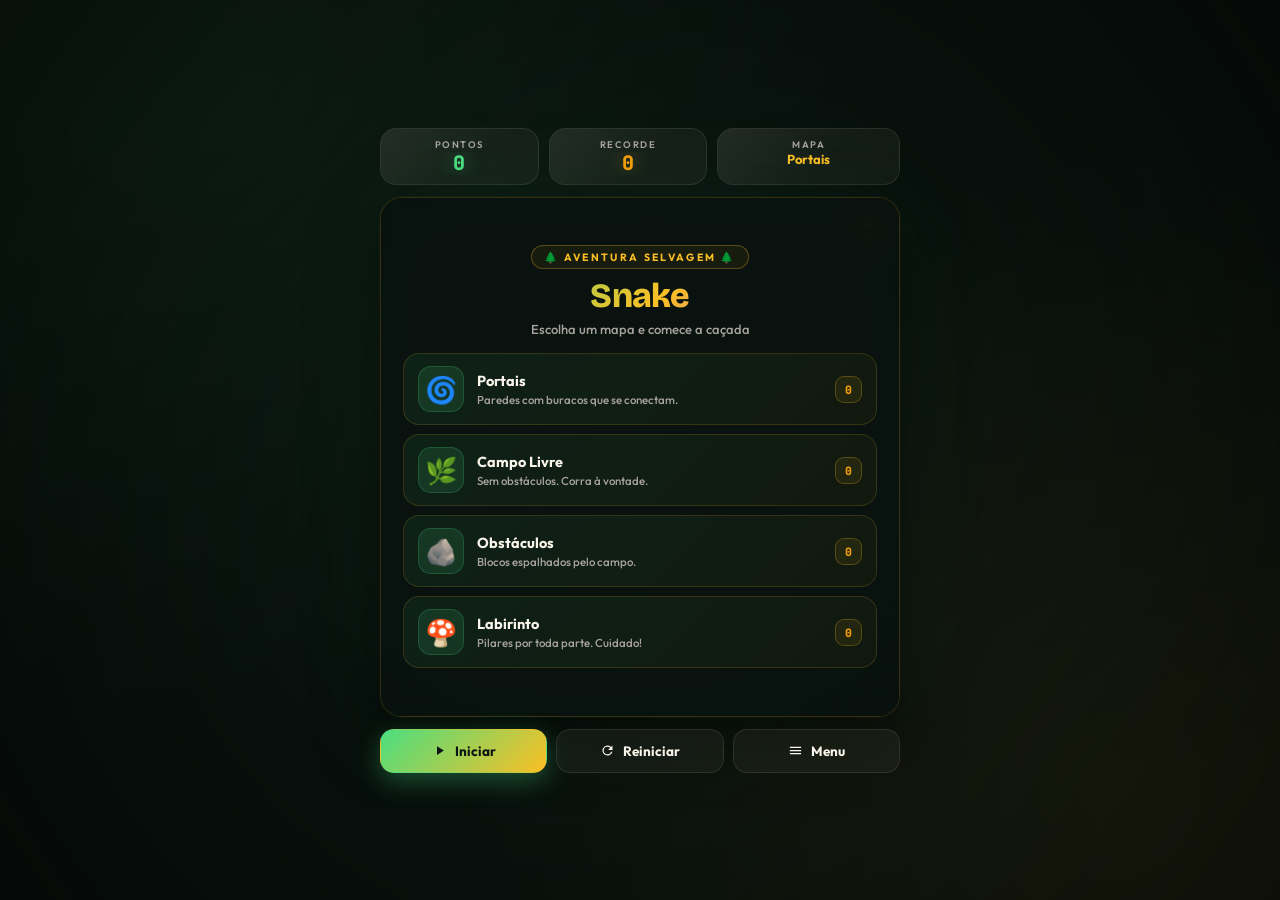
==== index.html @ 3a975bfb "Rename jogodaCobrinha.html to index.html" ====
<!DOCTYPE html>
<html lang="pt-BR">
<head>
<meta charset="UTF-8">
<meta name="viewport" content="width=device-width, initial-scale=1.0, maximum-scale=1.0, user-scalable=no">
<meta name="theme-color" content="#0a1410">
<title>Snake · Aventura na Floresta</title>
<link rel="preconnect" href="https://fonts.googleapis.com">
<link rel="preconnect" href="https://fonts.gstatic.com" crossorigin>
<link href="https://fonts.googleapis.com/css2?family=Bricolage+Grotesque:wght@600;800&family=Outfit:wght@400;500;600;700;800&family=JetBrains+Mono:wght@600;800&display=swap" rel="stylesheet">
<style>
:root{
  --accent:#4ade80;
  --accent-2:#fbbf24;
  --gold:#f59e0b;
  --danger:#ef4444;
  --purple:#a855f7;
  --text:#faf5eb;
  --muted:#a8a29e;
  --bg:#0a1410;
  --glass:rgba(255,237,213,.05);
  --glass-border:rgba(255,237,213,.1);
}
*{margin:0;padding:0;box-sizing:border-box;}
html,body{height:100%;}
body{
  font-family:'Outfit',system-ui,sans-serif;
  color:var(--text);
  background:var(--bg);
  min-height:100vh;
  display:flex;align-items:center;justify-content:center;
  padding:16px;overflow-x:hidden;
  -webkit-tap-highlight-color:transparent;
  position:relative;
}
.bg{
  position:fixed;inset:-30px;z-index:-2;
  background:url('https://picsum.photos/seed/forest-mist-9/1600/900?grayscale&blur=2') center/cover no-repeat;
  filter:brightness(.32) saturate(1.1) sepia(.15);
  animation:slowZoom 35s ease-in-out infinite alternate;
}
@keyframes slowZoom{from{transform:scale(1)}to{transform:scale(1.15)}}
.bg::after{
  content:'';position:absolute;inset:0;
  background:
    radial-gradient(circle at 20% 15%, rgba(74,222,128,.2), transparent 45%),
    radial-gradient(circle at 85% 85%, rgba(251,191,36,.18), transparent 45%),
    radial-gradient(circle at 50% 50%, transparent 25%, rgba(10,20,16,.82));
}

.app{
  width:min(100%,520px);
  display:flex;flex-direction:column;gap:12px;
  animation:fadeUp .7s cubic-bezier(.16,1,.3,1);
}
@keyframes fadeUp{from{opacity:0;transform:translateY(16px)}to{opacity:1;transform:translateY(0)}}

/* HUD */
.hud{display:grid;grid-template-columns:1fr 1fr 1.15fr;gap:10px;}
.stat{
  background:var(--glass);
  backdrop-filter:blur(20px);
  -webkit-backdrop-filter:blur(20px);
  border:1px solid var(--glass-border);
  border-radius:16px;
  padding:9px 10px;
  text-align:center;
  position:relative;overflow:hidden;
}
.stat::before{
  content:'';position:absolute;inset:0;
  background:linear-gradient(135deg, rgba(255,255,255,.06), transparent 60%);
  pointer-events:none;
}
.stat .label{
  display:block;
  font-size:9.5px;letter-spacing:.16em;text-transform:uppercase;
  color:var(--muted);font-weight:600;margin-bottom:2px;
}
.stat .value{
  display:block;
  font-family:'JetBrains Mono',monospace;
  font-size:20px;font-weight:800;line-height:1.15;
  white-space:nowrap;overflow:hidden;text-overflow:ellipsis;
}
.stat.score .value{color:var(--accent);text-shadow:0 0 20px rgba(74,222,128,.5);}
.stat.best .value{color:var(--gold);text-shadow:0 0 20px rgba(251,191,36,.4);}
.stat.map .value{color:var(--accent-2);font-size:13px;font-family:'Outfit',sans-serif;font-weight:700;}
.stat.score .value.pulse{animation:pulse .5s ease;}
@keyframes pulse{0%{transform:scale(1)}40%{transform:scale(1.32)}100%{transform:scale(1)}}

/* BOARD */
.board-wrap{
  position:relative;
  border-radius:22px;
  overflow:hidden;
  border:1px solid rgba(251,191,36,.18);
  background:linear-gradient(135deg,#0a1410,#050a08);
  box-shadow:
    0 0 0 1px rgba(255,255,255,.02),
    0 24px 60px rgba(0,0,0,.65),
    0 0 100px rgba(74,222,128,.08);
  isolation:isolate;
}
canvas#board{
  display:block;
  width:100%;height:auto;
  background:url('https://picsum.photos/seed/forest-canopy-4/800/800?grayscale&blur=1') center/cover;
  touch-action:none;
}

/* HELP BUTTON */
.help-btn{
  position:absolute;
  top:12px;right:12px;
  width:38px;height:38px;
  border-radius:50%;
  background:rgba(10,20,16,.7);
  border:1px solid rgba(251,191,36,.35);
  backdrop-filter:blur(10px);
  -webkit-backdrop-filter:blur(10px);
  color:var(--accent-2);
  font-family:'Bricolage Grotesque',sans-serif;
  font-size:18px;font-weight:800;
  cursor:pointer;
  z-index:5;
  display:grid;place-items:center;
  transition:all .22s cubic-bezier(.4,0,.2,1);
  box-shadow:0 4px 14px rgba(0,0,0,.4);
}
.help-btn:hover{
  background:rgba(251,191,36,.15);
  border-color:var(--accent-2);
  transform:scale(1.1) rotate(8deg);
  color:#fff;
}

/* OVERLAY */
.overlay{
  position:absolute;inset:0;z-index:10;
  background:rgba(10,20,16,.82);
  backdrop-filter:blur(18px);
  -webkit-backdrop-filter:blur(18px);
  display:flex;align-items:center;justify-content:center;
  padding:22px;
  animation:fadeIn .25s ease;
}
.overlay.hidden{display:none;}
@keyframes fadeIn{from{opacity:0}to{opacity:1}}

.screen{
  width:100%;max-height:100%;
  overflow-y:auto;
  animation:slideUp .4s cubic-bezier(.16,1,.3,1);
  scrollbar-width:none;
}
.screen::-webkit-scrollbar{display:none;}
.screen.hidden{display:none;}
@keyframes slideUp{from{opacity:0;transform:translateY(20px)}to{opacity:1;transform:translateY(0)}}

/* MENU */
.menu-header{text-align:center;margin-bottom:16px;}
.menu-header .eyebrow{
  display:inline-block;
  font-size:10.5px;
  letter-spacing:.22em;
  text-transform:uppercase;
  color:var(--accent-2);
  font-weight:700;
  padding:4px 12px;
  border:1px solid rgba(251,191,36,.3);
  border-radius:999px;
  margin-bottom:10px;
  background:rgba(251,191,36,.06);
}
.menu-header h1{
  font-family:'Bricolage Grotesque',sans-serif;
  font-size:34px;font-weight:800;letter-spacing:-.02em;
  background:linear-gradient(135deg,#4ade80 0%,#fbbf24 55%,#a855f7 100%);
  -webkit-background-clip:text;background-clip:text;
  color:transparent;line-height:1;
}
.menu-header .sub{
  margin-top:8px;font-size:13px;color:var(--muted);font-weight:500;
}
.maps{display:flex;flex-direction:column;gap:9px;}
.map-card{
  display:grid;grid-template-columns:auto 1fr auto;align-items:center;gap:13px;
  padding:12px 14px;
  background:linear-gradient(135deg, rgba(74,222,128,.08), rgba(251,191,36,.04));
  border:1px solid rgba(251,191,36,.15);
  border-radius:16px;
  cursor:pointer;font-family:inherit;color:inherit;text-align:left;
  transition:all .25s cubic-bezier(.4,0,.2,1);
  position:relative;overflow:hidden;
}
.map-card::before{
  content:'';position:absolute;inset:0;
  background:linear-gradient(135deg, rgba(74,222,128,.22), transparent 60%);
  opacity:0;transition:opacity .3s;pointer-events:none;
}
.map-card:hover,.map-card:focus-visible{
  border-color:rgba(74,222,128,.55);
  transform:translateY(-2px);
  box-shadow:0 12px 30px rgba(74,222,128,.18);
  outline:none;
}
.map-card:hover::before{opacity:1;}
.map-icon{
  width:46px;height:46px;display:grid;place-items:center;
  font-size:26px;border-radius:13px;
  background:rgba(74,222,128,.12);
  border:1px solid rgba(74,222,128,.2);
  position:relative;z-index:1;
}
.map-info{position:relative;z-index:1;min-width:0;}
.map-info strong{display:block;font-size:14.5px;font-weight:700;margin-bottom:2px;}
.map-info small{display:block;color:var(--muted);font-size:11.5px;font-weight:500;}
.map-best{
  position:relative;z-index:1;
  font-size:11.5px;font-weight:800;font-family:'JetBrains Mono',monospace;
  color:var(--gold);
  padding:5px 9px;border-radius:9px;
  background:rgba(251,191,36,.08);
  border:1px solid rgba(251,191,36,.25);
  white-space:nowrap;
}

/* PAUSE / OVER */
.center-screen{text-align:center;display:flex;flex-direction:column;align-items:center;gap:6px;}
.big-icon{
  width:74px;height:74px;display:grid;place-items:center;
  border-radius:22px;margin-bottom:6px;
  background:linear-gradient(135deg, rgba(74,222,128,.22), rgba(251,191,36,.15));
  border:1px solid rgba(74,222,128,.28);
  color:var(--accent);
  box-shadow:0 0 46px rgba(74,222,128,.25);
}
.big-icon svg{width:34px;height:34px;}
.center-screen h2{
  font-family:'Bricolage Grotesque',sans-serif;
  font-size:24px;font-weight:800;letter-spacing:-.01em;
}
.center-screen .sub{font-size:12.5px;color:var(--muted);font-weight:500;}
.final-score{
  font-family:'JetBrains Mono',monospace;
  font-size:52px;font-weight:800;line-height:1;
  margin:10px 0 4px;
  background:linear-gradient(135deg,#4ade80,#fbbf24);
  -webkit-background-clip:text;background-clip:text;color:transparent;
}
.best-line{
  font-size:12.5px;color:var(--muted);font-weight:600;
  margin-bottom:14px;
}
.best-line b{color:var(--gold);font-family:'JetBrains Mono',monospace;}
.over-buttons{display:flex;flex-wrap:wrap;gap:8px;justify-content:center;width:100%;}

/* CONTROLS */
.controls{display:flex;gap:9px;}
.btn{
  flex:1;
  display:flex;align-items:center;justify-content:center;gap:8px;
  padding:12px 12px;
  border-radius:14px;
  font-family:inherit;font-size:13.5px;font-weight:700;
  color:var(--text);
  background:var(--glass);
  border:1px solid var(--glass-border);
  backdrop-filter:blur(16px);
  -webkit-backdrop-filter:blur(16px);
  cursor:pointer;
  transition:all .22s cubic-bezier(.4,0,.2,1);
  white-space:nowrap;
  position:relative;overflow:hidden;
}
.btn svg{width:15px;height:15px;flex-shrink:0;}
.btn:hover{
  background:rgba(255,237,213,.09);
  border-color:rgba(255,237,213,.2);
  transform:translateY(-1px);
}
.btn:active{transform:translateY(0) scale(.98);}
.btn.primary{
  background:linear-gradient(135deg,#4ade80 0%,#fbbf24 100%);
  border-color:transparent;
  color:#0a1410;
  box-shadow:0 8px 26px rgba(74,222,128,.32);
}
.btn.primary:hover{
  box-shadow:0 12px 34px rgba(74,222,128,.48);
  transform:translateY(-2px);
}
.btn.large{flex:0 0 auto;padding:12px 22px;font-size:14px;}
.btn.ghost{background:transparent;}

/* DPAD */
.dpad{
  display:none;
  grid-template-columns:repeat(3,62px);
  grid-template-rows:repeat(3,50px);
  gap:7px;justify-content:center;
  margin-top:2px;
}
.dpad button{
  background:var(--glass);
  backdrop-filter:blur(16px);
  -webkit-backdrop-filter:blur(16px);
  border:1px solid var(--glass-border);
  color:var(--accent);
  border-radius:13px;
  font-size:17px;
  cursor:pointer;
  user-select:none;-webkit-user-select:none;
  touch-action:none;
  transition:all .15s;
  display:grid;place-items:center;
}
.dpad button:active{
  background:rgba(74,222,128,.18);
  border-color:rgba(74,222,128,.45);
  transform:scale(.94);
}
.dpad .u{grid-area:1/2;}
.dpad .l{grid-area:2/1;}
.dpad .r{grid-area:2/3;}
.dpad .d{grid-area:3/2;}
@media (hover:none),(pointer:coarse){.dpad{display:grid;}}

/* HELP MODAL */
.help-modal{
  position:fixed;inset:0;z-index:100;
  background:rgba(10,20,16,.8);
  backdrop-filter:blur(14px);
  -webkit-backdrop-filter:blur(14px);
  display:flex;align-items:center;justify-content:center;
  padding:20px;
  animation:fadeIn .2s ease;
}
.help-modal.hidden{display:none;}
.help-content{
  background:linear-gradient(160deg, rgba(30,50,32,.97), rgba(15,25,18,.99));
  border:1px solid rgba(74,222,128,.25);
  border-radius:22px;
  padding:24px 22px;
  max-width:420px;width:100%;
  max-height:88vh;overflow-y:auto;
  animation:slideUp .4s cubic-bezier(.16,1,.3,1);
  box-shadow:0 30px 60px rgba(0,0,0,.65), 0 0 90px rgba(74,222,128,.14);
  scrollbar-width:none;
}
.help-content::-webkit-scrollbar{display:none;}
.help-content h2{
  font-family:'Bricolage Grotesque',sans-serif;
  font-size:25px;font-weight:800;
  margin-bottom:6px;
  color:var(--accent);
  text-align:center;
}
.help-content .help-sub{
  text-align:center;font-size:12px;color:var(--muted);
  margin-bottom:18px;font-weight:500;
}
.items-list{display:flex;flex-direction:column;gap:10px;}
.item-row{
  display:flex;align-items:center;gap:14px;
  padding:12px 14px;
  background:rgba(255,255,255,.035);
  border:1px solid rgba(255,255,255,.08);
  border-radius:14px;
  transition:all .2s;
}
.item-row:hover{
  background:rgba(74,222,128,.06);
  border-color:rgba(74,222,128,.22);
}
.item-emoji{
  font-size:26px;
  width:44px;height:44px;
  display:grid;place-items:center;
  background:rgba(74,222,128,.1);
  border:1px solid rgba(74,222,128,.18);
  border-radius:12px;
  flex-shrink:0;
}
.item-text{display:flex;flex-direction:column;gap:2px;min-width:0;}
.item-text strong{font-size:14px;font-weight:700;}
.item-text span{font-size:12px;color:var(--muted);font-weight:500;}

@media (max-width:400px){
  .stat .value{font-size:17px;}
  .stat.map .value{font-size:11.5px;}
  .btn{padding:11px 8px;font-size:12.5px;gap:6px;}
  .btn svg{width:13px;height:13px;}
  .menu-header h1{font-size:28px;}
  .dpad{grid-template-columns:repeat(3,56px);grid-template-rows:repeat(3,46px);}
  .help-btn{width:34px;height:34px;font-size:16px;}
}
</style>
</head>
<body>
<div class="bg"></div>

<main class="app">
  <header class="hud">
    <div class="stat score">
      <span class="label">Pontos</span>
      <span class="value" id="score">0</span>
    </div>
    <div class="stat best">
      <span class="label">Recorde</span>
      <span class="value" id="best">0</span>
    </div>
    <div class="stat map">
      <span class="label">Mapa</span>
      <span class="value" id="mapName">—</span>
    </div>
  </header>

  <div class="board-wrap">
    <canvas id="board"></canvas>
    <button class="help-btn" id="btnHelp" aria-label="Ajuda">?</button>
    <div class="overlay" id="overlay">
      <section class="screen" id="screenMenu">
        <div class="menu-header">
          <span class="eyebrow">🌲 Aventura Selvagem 🌲</span>
          <h1>Snake</h1>
          <p class="sub">Escolha um mapa e comece a caçada</p>
        </div>
        <div class="maps" id="mapsList"></div>
      </section>

      <section class="screen center-screen hidden" id="screenPause">
        <div class="big-icon">
          <svg viewBox="0 0 24 24" fill="currentColor">
            <rect x="6" y="4" width="4" height="16" rx="1.4"/>
            <rect x="14" y="4" width="4" height="16" rx="1.4"/>
          </svg>
        </div>
        <h2>Jogo pausado</h2>
        <p class="sub">Respire um pouco e volte quando quiser</p>
        <div class="over-buttons" style="margin-top:14px">
          <button class="btn primary large" id="btnResume">Continuar</button>
          <button class="btn large" id="btnMenuPause">Menu</button>
        </div>
      </section>

      <section class="screen center-screen hidden" id="screenOver">
        <div class="big-icon">
          <svg viewBox="0 0 24 24" fill="currentColor">
            <path d="M12 2L1 21h22L12 2zm0 6l7.5 13h-15L12 8zm-1 3v5h2v-5h-2zm0 6v2h2v-2h-2z"/>
          </svg>
        </div>
        <h2 id="overTitle">Fim de jogo</h2>
        <p class="sub" id="overMsg">Tente novamente!</p>
        <div class="final-score" id="finalScore">0</div>
        <p class="best-line">Recorde do mapa: <b id="finalBest">0</b></p>
        <div class="over-buttons">
          <button class="btn primary large" id="btnPlayAgain">Jogar de novo</button>
          <button class="btn large" id="btnMenuOver">Trocar mapa</button>
        </div>
      </section>
    </div>
  </div>

  <div class="controls">
    <button class="btn primary" id="btnPlay">
      <svg class="ic" viewBox="0 0 24 24" fill="currentColor">
        <path d="M8 5v14l11-7z"/>
      </svg>
      <span>Iniciar</span>
    </button>
    <button class="btn" id="btnRestart">
      <svg viewBox="0 0 24 24" fill="currentColor">
        <path d="M17.65 6.35A8 8 0 1 0 19.73 14h-2.08A6 6 0 1 1 12 6c1.66 0 3.14.69 4.22 1.78L13 11h7V4l-2.35 2.35z"/>
      </svg>
      <span>Reiniciar</span>
    </button>
    <button class="btn" id="btnMenu">
      <svg viewBox="0 0 24 24" fill="currentColor">
        <path d="M3 6h18v2H3zM3 11h18v2H3zM3 16h18v2H3z"/>
      </svg>
      <span>Menu</span>
    </button>
  </div>

  <div class="dpad">
    <button class="u" data-dir="up" aria-label="Cima">
      <svg viewBox="0 0 24 24" width="18" height="18" fill="currentColor"><path d="M12 5l7 9H5z"/></svg>
    </button>
    <button class="l" data-dir="left" aria-label="Esquerda">
      <svg viewBox="0 0 24 24" width="18" height="18" fill="currentColor"><path d="M5 12l9-7v14z"/></svg>
    </button>
    <button class="r" data-dir="right" aria-label="Direita">
      <svg viewBox="0 0 24 24" width="18" height="18" fill="currentColor"><path d="M19 12l-9 7V5z"/></svg>
    </button>
    <button class="d" data-dir="down" aria-label="Baixo">
      <svg viewBox="0 0 24 24" width="18" height="18" fill="currentColor"><path d="M12 19l-7-9h14z"/></svg>
    </button>
  </div>
</main>

<div class="help-modal hidden" id="helpModal">
  <div class="help-content">
    <h2>Itens do Jogo</h2>
    <p class="help-sub">O que cada coisa faz na sua aventura</p>
    <div class="items-list">
      <div class="item-row">
        <span class="item-emoji">🍎</span>
        <div class="item-text">
          <strong>Maçã Vermelha</strong>
          <span>+1 ponto · cobra cresce</span>
        </div>
      </div>
      <div class="item-row">
        <span class="item-emoji">⭐</span>
        <div class="item-text">
          <strong>Maçã Dourada</strong>
          <span>+5 pontos · cobra cresce</span>
        </div>
      </div>
      <div class="item-row">
        <span class="item-emoji">🟣</span>
        <div class="item-text">
          <strong>Maçã Roxa</strong>
          <span>−3 pontos · cobra encolhe 2</span>
        </div>
      </div>
      <div class="item-row">
        <span class="item-emoji">🌀</span>
        <div class="item-text">
          <strong>Portal</strong>
          <span>Teletransporta para o portal par</span>
        </div>
      </div>
      <div class="item-row">
        <span class="item-emoji">🚪</span>
        <div class="item-text">
          <strong>Túneis laterais</strong>
          <span>Saia por um lado e volte pelo outro</span>
        </div>
      </div>
    </div>
    <button class="btn primary large" id="btnCloseHelp" style="width:100%;margin-top:16px">Entendi</button>
  </div>
</div>

<script>
(() => {
  const COLS = 20, ROWS = 20, CELL = 24;
  const W = COLS * CELL, H = ROWS * CELL;
  const BASE_SPEED = 135;
  const MIN_SPEED = 65;
  const ACCEL = 0.25;
  const BONUS_TTL = 8000;
  const BONUS_CHANCE = 0.3;
  const EMPTY_ROW = '.'.repeat(COLS);

  const MAPS = {
    portais: {
      name: 'Portais',
      icon: '🌀',
      desc: 'Paredes com buracos que se conectam.',
      wrapEnabled: false,
      layout: [
        '#########OO#########',
        '#..................#',
        '#..................#',
        '#..................#',
        '#..................#',
        '#..................#',
        '#..................#',
        '#..................#',
        '#..................#',
        'O..................O',
        'O..................O',
        '#..................#',
        '#..................#',
        '#..................#',
        '#..................#',
        '#..................#',
        '#..................#',
        '#..................#',
        '#..................#',
        '#########OO#########'
      ],
      portals: {
        '9,0':   { x: 9,  y: 19 },
        '10,0':  { x: 10, y: 19 },
        '9,19':  { x: 9,  y: 0  },
        '10,19': { x: 10, y: 0  },
        '0,9':   { x: 19, y: 9  },
        '0,10':  { x: 19, y: 10 },
        '19,9':  { x: 0,  y: 9  },
        '19,10': { x: 0,  y: 10 }
      }
    },
    livre: {
      name: 'Campo Livre',
      icon: '🌿',
      desc: 'Sem obstáculos. Corra à vontade.',
      wrapEnabled: true,
      layout: Array.from({ length: ROWS }, () => EMPTY_ROW)
    },
    obstaculos: {
      name: 'Obstáculos',
      icon: '🪨',
      desc: 'Blocos espalhados pelo campo.',
      wrapEnabled: true,
      layout: [
        '....................',
        '....................',
        '....####....####....',
        '....#..........#....',
        '....#..........#....',
        '....................',
        '....................',
        '..###..........###..',
        '..###..........###..',
        '....................',
        '....................',
        '....................',
        '..###..........###..',
        '..###..........###..',
        '....................',
        '....................',
        '....#..........#....',
        '....#..........#....',
        '....####....####....',
        '....................'
      ]
    },
    labirinto: {
      name: 'Labirinto',
      icon: '🍄',
      desc: 'Pilares por toda parte. Cuidado!',
      wrapEnabled: true,
      layout: [
        '....................',
        '..####..####..####..',
        '....................',
        '..#....#....#....#..',
        '..#....#....#....#..',
        '....................',
        '..####..####..####..',
        '....................',
        '..#....#....#....#..',
        '..#....#....#....#..',
        '....................',
        '....................',
        '..#....#....#....#..',
        '..#....#....#....#..',
        '....................',
        '..####..####..####..',
        '....................',
        '..#....#....#....#..',
        '..#....#....#....#..',
        '....................'
      ]
    }
  };

  const canvas = document.getElementById('board');
  const ctx = canvas.getContext('2d');
  const dpr = Math.min(window.devicePixelRatio || 1, 2);
  canvas.width = W * dpr;
  canvas.height = H * dpr;
  ctx.scale(dpr, dpr);

  const $ = id => document.getElementById(id);
  const ui = {
    score: $('score'), best: $('best'), mapName: $('mapName'),
    overlay: $('overlay'), menu: $('screenMenu'),
    pause: $('screenPause'), over: $('screenOver'),
    mapsList: $('mapsList'),
    finalScore: $('finalScore'), finalBest: $('finalBest'),
    overMsg: $('overMsg'), overTitle: $('overTitle'),
    btnPlay: $('btnPlay'), btnRestart: $('btnRestart'), btnMenu: $('btnMenu'),
    helpModal: $('helpModal')
  };

  const G = {
    mapKey: 'portais',
    obstacles: new Set(),
    portalCells: new Set(),
    portals: {},
    wrapEnabled: true,
    snake: [],
    dir: { x: 1, y: 0 },
    nextDir: { x: 1, y: 0 },
    grow: 0,
    apple: null,
    bonus: null,
    score: 0,
    best: 0,
    status: 'menu',
    stepMs: BASE_SPEED,
    acc: 0,
    last: 0,
    particles: [],
    shake: 0,
    helpPause: false
  };

  const k = (x, y) => x + ',' + y;
  const bestKey = m => 'snake_best_' + m;
  const getBest = m => parseInt(localStorage.getItem(bestKey(m)) || '0', 10) || 0;
  const saveBest = (m, v) => { try { localStorage.setItem(bestKey(m), String(v)); } catch (e) {} };

  function parseLayout(layout) {
    const walls = new Set();
    const portals = new Set();
    for (let y = 0; y < ROWS; y++) {
      const row = layout[y] || EMPTY_ROW;
      for (let x = 0; x < COLS; x++) {
        const c = row[x];
        if (c === '#') walls.add(k(x, y));
        else if (c === 'O') portals.add(k(x, y));
      }
    }
    return { walls, portals };
  }

  function roundRect(x, y, w, h, r) {
    r = Math.min(r, w / 2, h / 2);
    ctx.beginPath();
    ctx.moveTo(x + r, y);
    ctx.arcTo(x + w, y, x + w, y + h, r);
    ctx.arcTo(x + w, y + h, x, y + h, r);
    ctx.arcTo(x, y + h, x, y, r);
    ctx.arcTo(x, y, x + w, y, r);
    ctx.closePath();
  }

  function randomFreeCell() {
    const occ = new Set(G.obstacles);
    for (const s of G.snake) occ.add(k(s.x, s.y));
    if (G.apple) occ.add(k(G.apple.x, G.apple.y));
    if (G.bonus) occ.add(k(G.bonus.x, G.bonus.y));
    const free = [];
    for (let y = 0; y < ROWS; y++)
      for (let x = 0; x < COLS; x++) {
        const key = k(x, y);
        if (!occ.has(key) && !G.portalCells.has(key)) free.push({ x, y });
      }
    return free.length ? free[(Math.random() * free.length) | 0] : null;
  }

  function burst(cx, cy, color, n) {
    for (let i = 0; i < n; i++) {
      const a = Math.random() * Math.PI * 2;
      const sp = (0.03 + Math.random() * 0.13) * CELL;
      G.particles.push({
        x: cx * CELL + CELL / 2,
        y: cy * CELL + CELL / 2,
        vx: Math.cos(a) * sp,
        vy: Math.sin(a) * sp,
        life: 1,
        color,
        size: 2 + Math.random() * 3.5
      });
    }
  }

  function updateParticles(dt) {
    const f = dt / 16.67;
    for (let i = G.particles.length - 1; i >= 0; i--) {
      const p = G.particles[i];
      p.x += p.vx * f;
      p.y += p.vy * f;
      p.vx *= 0.94;
      p.vy *= 0.94;
      p.life -= 0.035 * f;
      if (p.life <= 0) G.particles.splice(i, 1);
    }
  }

  function updateHUD(pulse) {
    ui.score.textContent = G.score;
    ui.best.textContent = G.best;
    ui.mapName.textContent = MAPS[G.mapKey] ? MAPS[G.mapKey].name : '—';
    if (pulse) {
      ui.score.classList.remove('pulse');
      void ui.score.offsetWidth;
      ui.score.classList.add('pulse');
    }
  }

  function setPlayButton() {
    const span = ui.btnPlay.querySelector('span');
    const ic = ui.btnPlay.querySelector('.ic');
    if (G.status === 'playing') {
      span.textContent = 'Pausar';
      ic.innerHTML = '<path d="M6 4h4v16H6zM14 4h4v16h-4z"/>';
    } else if (G.status === 'paused') {
      span.textContent = 'Continuar';
      ic.innerHTML = '<path d="M8 5v14l11-7z"/>';
    } else if (G.status === 'over') {
      span.textContent = 'Jogar';
      ic.innerHTML = '<path d="M8 5v14l11-7z"/>';
    } else {
      span.textContent = 'Iniciar';
      ic.innerHTML = '<path d="M8 5v14l11-7z"/>';
    }
  }

  function startGame(mapKey) {
    const map = MAPS[mapKey];
    if (!map) return;
    G.mapKey = mapKey;
    const parsed = parseLayout(map.layout);
    G.obstacles = parsed.walls;
    G.portalCells = parsed.portals;
    G.portals = map.portals || {};
    G.wrapEnabled = map.wrapEnabled !== false;
    G.snake = [{ x: 10, y: 10 }, { x: 9, y: 10 }, { x: 8, y: 10 }];
    G.dir = { x: 1, y: 0 };
    G.nextDir = { x: 1, y: 0 };
    G.grow = 0;
    G.score = 0;
    G.bonus = null;
    G.stepMs = BASE_SPEED;
    G.acc = 0;
    G.particles = [];
    G.shake = 0;
    G.status = 'playing';
    G.best = getBest(mapKey);
    G.apple = randomFreeCell();
    updateHUD();
    setPlayButton();
    hideOverlay();
  }

  function step() {
    G.dir = G.nextDir;
    let nx = G.snake[0].x + G.dir.x;
    let ny = G.snake[0].y + G.dir.y;

    const pKey = nx + ',' + ny;
    if (G.portals && G.portals[pKey]) {
      const dest = G.portals[pKey];
      burst(nx, ny, '#4ade80', 14);
      nx = dest.x;
      ny = dest.y;
      burst(nx, ny, '#fbbf24', 14);
      G.shake = 4;
    } else if (G.wrapEnabled) {
      if (nx < 0) nx = COLS - 1;
      else if (nx >= COLS) nx = 0;
      if (ny < 0) ny = ROWS - 1;
      else if (ny >= ROWS) ny = 0;
    }

    if (nx < 0 || nx >= COLS || ny < 0 || ny >= ROWS) return die();
    if (G.obstacles.has(k(nx, ny))) return die();

    const body = G.grow > 0 ? G.snake : G.snake.slice(0, -1);
    if (body.some(s => s.x === nx && s.y === ny)) return die();

    G.snake.unshift({ x: nx, y: ny });
    if (G.grow > 0) G.grow--; else G.snake.pop();

    if (G.apple && nx === G.apple.x && ny === G.apple.y) eatApple();
    if (G.bonus && nx === G.bonus.x && ny === G.bonus.y) eatBonus();
  }

  function eatApple() {
    G.score += 1;
    G.grow += 1;
    burst(G.apple.x, G.apple.y, '#ef4444', 12);
    G.apple = randomFreeCell();
    G.stepMs = Math.max(MIN_SPEED, BASE_SPEED - G.score * ACCEL);
    if (!G.bonus && Math.random() < BONUS_CHANCE) spawnBonus();
    updateHUD(true);
  }

  function eatBonus() {
    const b = G.bonus;
    if (b.type === 'golden') {
      G.score += 5;
      G.grow += 1;
      burst(b.x, b.y, '#fbbf24', 22);
    } else {
      G.score = Math.max(0, G.score - 3);
      for (let i = 0; i < 2 && G.snake.length > 3; i++) G.snake.pop();
      burst(b.x, b.y, '#a855f7', 22);
      G.shake = 8;
    }
    G.bonus = null;
    updateHUD(true);
  }

  function spawnBonus() {
    const cell = randomFreeCell();
    if (!cell) return;
    G.bonus = {
      x: cell.x, y: cell.y,
      type: Math.random() < 0.55 ? 'golden' : 'bad',
      expires: performance.now() + BONUS_TTL
    };
  }

  function die() {
    G.status = 'over';
    G.shake = 14;
    if (G.snake.length) burst(G.snake[0].x, G.snake[0].y, '#4ade80', 30);
    if (G.score > G.best) {
      G.best = G.score;
      saveBest(G.mapKey, G.best);
    }
    updateHUD();
    setPlayButton();
    showOver();
  }

  function draw(t) {
    ctx.save();
    if (G.shake > 0.3) {
      ctx.translate((Math.random() - 0.5) * G.shake, (Math.random() - 0.5) * G.shake);
      G.shake *= 0.86;
    }

    ctx.clearRect(-20, -20, W + 40, H + 40);
    ctx.fillStyle = 'rgba(8,16,12,0.82)';
    ctx.fillRect(-20, -20, W + 40, H + 40);

    drawGrid();
    drawObstacles();
    drawPortals(t);
    drawFoods(t);
    drawSnake();
    drawParticles();
    drawVignette();

    ctx.restore();
  }

  function drawGrid() {
    ctx.strokeStyle = 'rgba(255,237,213,0.04)';
    ctx.lineWidth = 1;
    ctx.beginPath();
    for (let x = 1; x < COLS; x++) {
      ctx.moveTo(x * CELL + 0.5, 0);
      ctx.lineTo(x * CELL + 0.5, H);
    }
    for (let y = 1; y < ROWS; y++) {
      ctx.moveTo(0, y * CELL + 0.5);
      ctx.lineTo(W, y * CELL + 0.5);
    }
    ctx.stroke();

    ctx.fillStyle = 'rgba(255,237,213,0.06)';
    for (let y = 0; y < ROWS; y++)
      for (let x = 0; x < COLS; x++)
        if ((x + y) % 2 === 0) {
          ctx.beginPath();
          ctx.arc(x * CELL + CELL / 2, y * CELL + CELL / 2, 0.8, 0, Math.PI * 2);
          ctx.fill();
        }
  }

  function drawObstacles() {
    for (const key of G.obstacles) {
      const [x, y] = key.split(',').map(Number);
      const px = x * CELL, py = y * CELL;

      const g = ctx.createLinearGradient(px, py, px, py + CELL);
      g.addColorStop(0, 'rgba(120,72,40,0.62)');
      g.addColorStop(1, 'rgba(60,36,20,0.75)');

      ctx.fillStyle = g;
      roundRect(px + 1.5, py + 1.5, CELL - 3, CELL - 3, 5);
      ctx.fill();

      ctx.strokeStyle = 'rgba(200,160,110,0.3)';
      ctx.lineWidth = 1;
      ctx.stroke();

      ctx.fillStyle = 'rgba(255,220,170,0.12)';
      roundRect(px + 3, py + 3, CELL - 6, 3, 2);
      ctx.fill();
    }
  }

  function drawPortals(t) {
    for (const key of G.portalCells) {
      const [x, y] = key.split(',').map(Number);
      const cx = x * CELL + CELL / 2;
      const cy = y * CELL + CELL / 2;
      const r = CELL / 2 - 3;

      const pulse = 1 + Math.sin(t / 320 + x + y) * 0.12;

      ctx.save();
      ctx.translate(cx, cy);
      ctx.rotate(t / 900);
      ctx.scale(pulse, pulse);

      const g = ctx.createRadialGradient(0, 0, r * 0.15, 0, 0, r * 1.35);
      g.addColorStop(0, 'rgba(74,222,128,0.95)');
      g.addColorStop(0.45, 'rgba(251,191,36,0.55)');
      g.addColorStop(1, 'rgba(74,222,128,0)');
      ctx.fillStyle = g;
      ctx.beginPath();
      ctx.arc(0, 0, r * 1.35, 0, Math.PI * 2);
      ctx.fill();

      ctx.strokeStyle = 'rgba(255,255,255,0.85)';
      ctx.lineWidth = 1.4;
      ctx.lineCap = 'round';
      for (let i = 0; i < 3; i++) {
        ctx.beginPath();
        ctx.arc(0, 0, r * (0.32 + i * 0.28), i * 2.1, i * 2.1 + Math.PI * 1.25);
        ctx.stroke();
      }
      ctx.restore();
    }
  }

  function drawFoods(t) {
    if (G.apple) drawApple(G.apple.x, G.apple.y, '#ef4444', t, 1);
    if (G.bonus) {
      const expiring = G.bonus.expires - t < 2500;
      const blink = expiring && Math.floor(t / 160) % 2 === 0;
      if (!blink) {
        if (G.bonus.type === 'golden') drawApple(G.bonus.x, G.bonus.y, '#fbbf24', t, 1.12);
        else drawBad(G.bonus.x, G.bonus.y, t);
      }
    }
  }

  function drawApple(cx, cy, color, t, scale) {
    const x = cx * CELL + CELL / 2;
    const y = cy * CELL + CELL / 2 + 1;
    const pulse = 1 + Math.sin(t / 230) * 0.07;
    const r = (CELL / 2 - 4.5) * pulse * scale;

    ctx.save();
    ctx.shadowColor = color;
    ctx.shadowBlur = 18;
    const g = ctx.createRadialGradient(x - r * 0.3, y - r * 0.3, r * 0.15, x, y, r);
    g.addColorStop(0, '#fff');
    g.addColorStop(0.25, color);
    g.addColorStop(1, color === '#fbbf24' ? '#b45309' : '#7f1d1d');
    ctx.fillStyle = g;
    ctx.beginPath();
    ctx.arc(x, y, r, 0, Math.PI * 2);
    ctx.fill();
    ctx.restore();

    ctx.fillStyle = 'rgba(255,255,255,0.6)';
    ctx.beginPath();
    ctx.arc(x - r * 0.32, y - r * 0.34, r * 0.22, 0, Math.PI * 2);
    ctx.fill();

    ctx.strokeStyle = '#7c4a1e';
    ctx.lineWidth = 2;
    ctx.lineCap = 'round';
    ctx.beginPath();
    ctx.moveTo(x, y - r + 1);
    ctx.lineTo(x + 2, y - r - 4);
    ctx.stroke();

    ctx.fillStyle = '#22c55e';
    ctx.beginPath();
    ctx.ellipse(x + 6, y - r - 3, 4.5, 2.5, -0.6, 0, Math.PI * 2);
    ctx.fill();
  }

  function drawBad(cx, cy, t) {
    const x = cx * CELL + CELL / 2;
    const y = cy * CELL + CELL / 2;
    const pulse = 1 + Math.sin(t / 140) * 0.1;
    const r = (CELL / 2 - 4.5) * pulse;

    ctx.save();
    ctx.shadowColor = '#a855f7';
    ctx.shadowBlur = 22;
    const g = ctx.createRadialGradient(x - r * 0.3, y - r * 0.3, r * 0.15, x, y, r);
    g.addColorStop(0, '#e9d5ff');
    g.addColorStop(0.4, '#a855f7');
    g.addColorStop(1, '#5b21b6');
    ctx.fillStyle = g;
    ctx.beginPath();
    ctx.arc(x, y, r, 0, Math.PI * 2);
    ctx.fill();
    ctx.restore();

    ctx.strokeStyle = '#f5f3ff';
    ctx.lineWidth = 2.5;
    ctx.lineCap = 'round';
    ctx.beginPath();
    ctx.moveTo(x - r * 0.45, y);
    ctx.lineTo(x + r * 0.45, y);
    ctx.stroke();
  }

  function drawSnake() {
    const s = G.snake;
    if (!s.length) return;
    const n = s.length;

    for (let i = n - 1; i >= 1; i--) {
      const seg = s[i];
      const p = i / Math.max(1, n - 1);
      const hue = 138 - p * 48;
      const light = 58 - p * 22;
      const pad = 2.2 + p * 1.2;

      const grad = ctx.createLinearGradient(
        seg.x * CELL, seg.y * CELL,
        seg.x * CELL + CELL, seg.y * CELL + CELL
      );
      grad.addColorStop(0, `hsl(${hue} 72% ${light}%)`);
      grad.addColorStop(1, `hsl(${hue - 12} 68% ${light - 12}%)`);
      ctx.fillStyle = grad;
      roundRect(seg.x * CELL + pad, seg.y * CELL + pad,
                CELL - pad * 2, CELL - pad * 2, 7);
      ctx.fill();
    }

    const head = s[0];
    const hx = head.x * CELL, hy = head.y * CELL;

    ctx.save();
    ctx.shadowColor = 'rgba(74,222,128,0.95)';
    ctx.shadowBlur = 20;
    const hg = ctx.createLinearGradient(hx, hy, hx + CELL, hy + CELL);
    hg.addColorStop(0, 'hsl(140 85% 68%)');
    hg.addColorStop(1, 'hsl(128 78% 50%)');
    ctx.fillStyle = hg;
    roundRect(hx + 1.8, hy + 1.8, CELL - 3.6, CELL - 3.6, 9);
    ctx.fill();
    ctx.restore();

    ctx.strokeStyle = 'rgba(255,255,255,0.4)';
    ctx.lineWidth = 1;
    roundRect(hx + 1.8, hy + 1.8, CELL - 3.6, CELL - 3.6, 9);
    ctx.stroke();

    const d = G.dir;
    const perp = { x: -d.y, y: d.x };
    const cx = hx + CELL / 2, cy = hy + CELL / 2;

    for (const sign of [-1, 1]) {
      const ex = cx + d.x * 4.2 + perp.x * 4.8 * sign;
      const ey = cy + d.y * 4.2 + perp.y * 4.8 * sign;

      ctx.fillStyle = '#04121a';
      ctx.beginPath();
      ctx.arc(ex, ey, 2.7, 0, Math.PI * 2);
      ctx.fill();

      ctx.fillStyle = '#ffffff';
      ctx.beginPath();
      ctx.arc(ex - 0.9, ey - 0.9, 1, 0, Math.PI * 2);
      ctx.fill();
    }
  }

  function drawParticles() {
    for (const p of G.particles) {
      ctx.globalAlpha = Math.max(0, p.life);
      ctx.fillStyle = p.color;
      ctx.shadowColor = p.color;
      ctx.shadowBlur = 8;
      ctx.beginPath();
      ctx.arc(p.x, p.y, p.size * p.life, 0, Math.PI * 2);
      ctx.fill();
    }
    ctx.globalAlpha = 1;
    ctx.shadowBlur = 0;
  }

  function drawVignette() {
    const v = ctx.createRadialGradient(W / 2, H / 2, W * 0.35, W / 2, H / 2, W * 0.78);
    v.addColorStop(0, 'rgba(0,0,0,0)');
    v.addColorStop(1, 'rgba(0,0,0,0.5)');
    ctx.fillStyle = v;
    ctx.fillRect(0, 0, W, H);
  }

  function loop(t) {
    requestAnimationFrame(loop);
    const dt = Math.min(t - (G.last || t), 100);
    G.last = t;

    if (G.status === 'playing') {
      G.acc += dt;
      while (G.acc >= G.stepMs) {
        G.acc -= G.stepMs;
        if (G.status === 'playing') step(); else break;
      }
      if (G.bonus && t > G.bonus.expires) G.bonus = null;
    }

    updateParticles(dt);
    draw(t);
  }

  const DIRS = {
    up: { x: 0, y: -1 }, down: { x: 0, y: 1 },
    left: { x: -1, y: 0 }, right: { x: 1, y: 0 }
  };

  function setDir(d) {
    if (G.status !== 'playing') return;
    if (d.x === -G.dir.x && d.y === -G.dir.y) return;
    if (d.x === G.dir.x && d.y === G.dir.y) return;
    G.nextDir = d;
  }

  function hideOverlay() { ui.overlay.classList.add('hidden'); }

  function showScreen(which) {
    ui.overlay.classList.remove('hidden');
    ui.menu.classList.toggle('hidden', which !== 'menu');
    ui.pause.classList.toggle('hidden', which !== 'pause');
    ui.over.classList.toggle('hidden', which !== 'over');
  }

  function renderMenu() {
    ui.mapsList.innerHTML = '';
    for (const [key, m] of Object.entries(MAPS)) {
      const btn = document.createElement('button');
      btn.className = 'map-card';
      btn.type = 'button';
      btn.innerHTML =
        '<span class="map-icon">' + m.icon + '</span>' +
        '<span class="map-info"><strong>' + m.name + '</strong>' +
        '<small>' + m.desc + '</small></span>' +
        '<span class="map-best">' + getBest(key) + '</span>';
      btn.addEventListener('click', () => startGame(key));
      ui.mapsList.appendChild(btn);
    }
  }

  function showMenu() {
    G.status = 'menu';
    renderMenu();
    setPlayButton();
    showScreen('menu');
  }

  function showOver() {
    ui.finalScore.textContent = G.score;
    ui.finalBest.textContent = G.best;
    ui.overTitle.textContent = G.score > 0 ? 'Fim de jogo' : 'Que pena!';
    ui.overMsg.textContent = (G.score > 0 && G.score >= G.best)
      ? '🏆 Novo recorde nesse mapa!'
      : 'Tente novamente!';
    showScreen('over');
  }

  function togglePause() {
    if (G.status === 'playing') {
      G.status = 'paused';
      setPlayButton();
      showScreen('pause');
    } else if (G.status === 'paused') {
      G.status = 'playing';
      G.last = performance.now();
      setPlayButton();
      hideOverlay();
    }
  }

  function primaryAction() {
    if (G.status === 'menu') {
      startGame(G.mapKey in MAPS ? G.mapKey : 'portais');
    } else if (G.status === 'over') {
      startGame(G.mapKey);
    } else {
      togglePause();
    }
  }

  function openHelp() {
    if (G.status === 'playing') {
      G.status = 'paused';
      G.helpPause = true;
      setPlayButton();
    }
    ui.helpModal.classList.remove('hidden');
  }

  function closeHelp() {
    ui.helpModal.classList.add('hidden');
    if (G.helpPause) {
      G.status = 'playing';
      G.last = performance.now();
      G.helpPause = false;
      setPlayButton();
    }
  }

  ui.btnPlay.addEventListener('click', primaryAction);
  ui.btnRestart.addEventListener('click', () => startGame(G.mapKey));
  ui.btnMenu.addEventListener('click', showMenu);
  $('btnResume').addEventListener('click', togglePause);
  $('btnMenuPause').addEventListener('click', showMenu);
  $('btnPlayAgain').addEventListener('click', () => startGame(G.mapKey));
  $('btnMenuOver').addEventListener('click', showMenu);
  $('btnHelp').addEventListener('click', openHelp);
  $('btnCloseHelp').addEventListener('click', closeHelp);

  window.addEventListener('keydown', e => {
    const key = e.key;
    if (['ArrowUp','ArrowDown','ArrowLeft','ArrowRight',' '].includes(key)) e.preventDefault();

    if (key === 'ArrowUp' || key === 'w' || key === 'W') setDir(DIRS.up);
    if (key === 'ArrowDown' || key === 's' || key === 'S') setDir(DIRS.down);
    if (key === 'ArrowLeft' || key === 'a' || key === 'A') setDir(DIRS.left);
    if (key === 'ArrowRight' || key === 'd' || key === 'D') setDir(DIRS.right);

    if (key === ' ' || key === 'p' || key === 'P') togglePause();
    if (key === 'r' || key === 'R') { if (G.status !== 'menu') startGame(G.mapKey); }
    if (key === 'Escape') {
      if (!ui.helpModal.classList.contains('hidden')) closeHelp();
      else showMenu();
    }
  }, { passive: false });

  document.querySelectorAll('[data-dir]').forEach(btn => {
    btn.addEventListener('pointerdown', e => {
      e.preventDefault();
      setDir(DIRS[btn.dataset.dir]);
    });
  });

  let touchStart = null;
  const wrap = document.querySelector('.board-wrap');

  wrap.addEventListener('touchstart', e => {
    const t0 = e.changedTouches[0];
    touchStart = { x: t0.clientX, y: t0.clientY };
  }, { passive: true });

  wrap.addEventListener('touchend', e => {
    if (!touchStart) return;
    const t0 = e.changedTouches[0];
    const dx = t0.clientX - touchStart.x;
    const dy = t0.clientY - touchStart.y;
    touchStart = null;
    if (Math.hypot(dx, dy) < 24) return;
    if (Math.abs(dx) > Math.abs(dy)) setDir(dx > 0 ? DIRS.right : DIRS.left);
    else setDir(dy > 0 ? DIRS.down : DIRS.up);
  }, { passive: true });

  G.best = getBest('portais');
  updateHUD();
  renderMenu();
  setPlayButton();
  requestAnimationFrame(loop);
})();
</script>
</body>
</html>
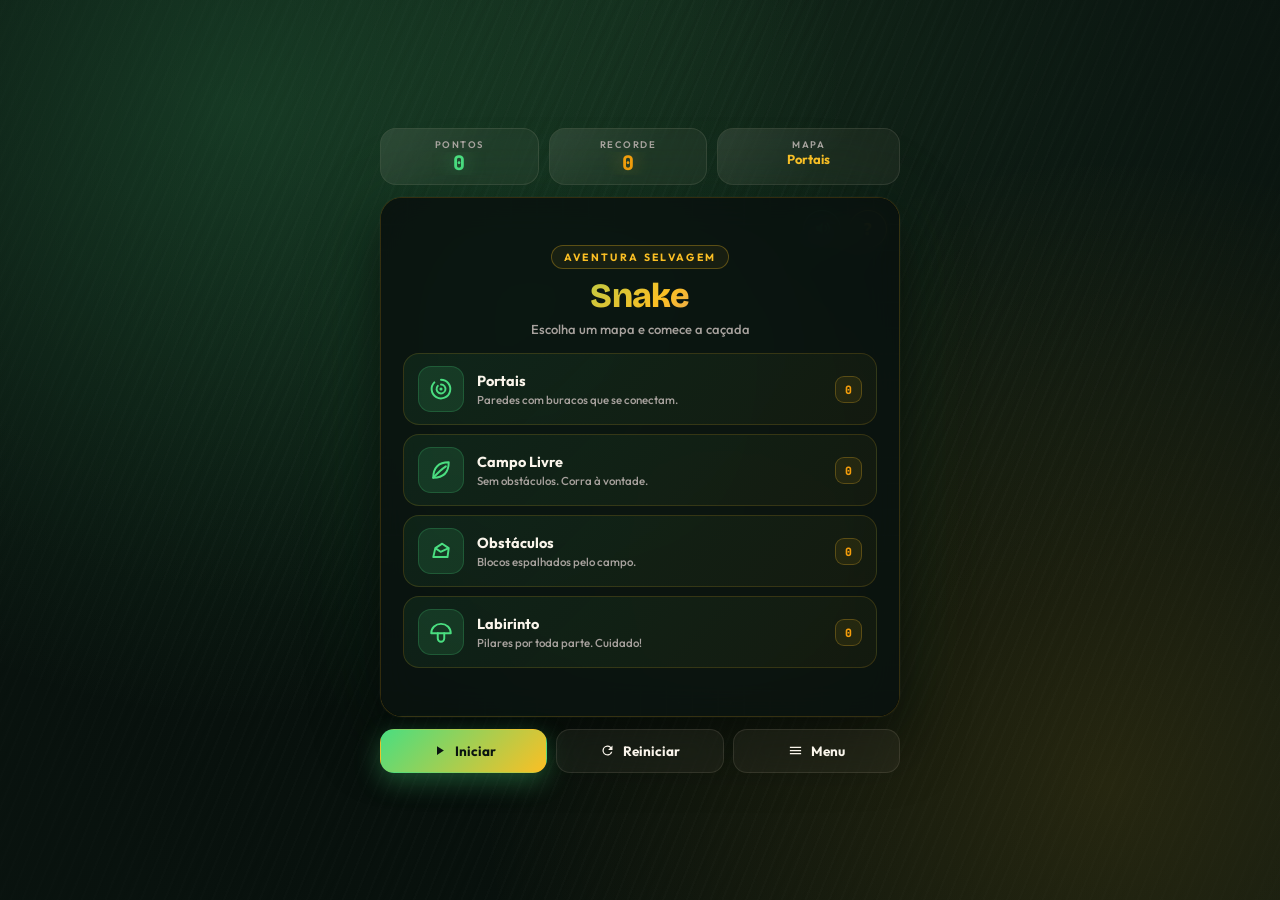
==== commit b50423de: "Update index.html" ====
--- a/index.html
+++ b/index.html
@@ -35,18 +35,25 @@
 }
 .bg{
   position:fixed;inset:-30px;z-index:-2;
-  background:url('https://picsum.photos/seed/forest-mist-9/1600/900?grayscale&blur=2') center/cover no-repeat;
-  filter:brightness(.32) saturate(1.1) sepia(.15);
-  animation:slowZoom 35s ease-in-out infinite alternate;
-}
-@keyframes slowZoom{from{transform:scale(1)}to{transform:scale(1.15)}}
+  background:
+    radial-gradient(ellipse 90% 70% at 50% 0%, #17331f 0%, #0e1d14 45%, #070f0b 100%);
+  animation:slowZoom 40s ease-in-out infinite alternate;
+}
+.bg::before{
+  content:'';position:absolute;inset:0;
+  background-image:
+    repeating-linear-gradient(112deg, rgba(255,255,255,.022) 0 2px, transparent 2px 11px),
+    repeating-linear-gradient(-64deg, rgba(0,0,0,.06) 0 3px, transparent 3px 13px);
+  opacity:.85;
+}
 .bg::after{
   content:'';position:absolute;inset:0;
   background:
-    radial-gradient(circle at 20% 15%, rgba(74,222,128,.2), transparent 45%),
-    radial-gradient(circle at 85% 85%, rgba(251,191,36,.18), transparent 45%),
+    radial-gradient(circle at 20% 15%, rgba(74,222,128,.16), transparent 45%),
+    radial-gradient(circle at 85% 85%, rgba(251,191,36,.12), transparent 45%),
     radial-gradient(circle at 50% 50%, transparent 25%, rgba(10,20,16,.82));
 }
+@keyframes slowZoom{from{transform:scale(1)}to{transform:scale(1.08)}}
 
 .app{
   width:min(100%,520px);
@@ -55,7 +62,6 @@
 }
 @keyframes fadeUp{from{opacity:0;transform:translateY(16px)}to{opacity:1;transform:translateY(0)}}
 
-/* HUD */
 .hud{display:grid;grid-template-columns:1fr 1fr 1.15fr;gap:10px;}
 .stat{
   background:var(--glass);
@@ -89,7 +95,6 @@
 .stat.score .value.pulse{animation:pulse .5s ease;}
 @keyframes pulse{0%{transform:scale(1)}40%{transform:scale(1.32)}100%{transform:scale(1)}}
 
-/* BOARD */
 .board-wrap{
   position:relative;
   border-radius:22px;
@@ -105,28 +110,27 @@
 canvas#board{
   display:block;
   width:100%;height:auto;
-  background:url('https://picsum.photos/seed/forest-canopy-4/800/800?grayscale&blur=1') center/cover;
   touch-action:none;
 }
 
-/* HELP BUTTON */
-.help-btn{
-  position:absolute;
-  top:12px;right:12px;
+.help-btn,.sound-btn{
+  position:absolute;top:12px;
   width:38px;height:38px;
   border-radius:50%;
   background:rgba(10,20,16,.7);
-  border:1px solid rgba(251,191,36,.35);
   backdrop-filter:blur(10px);
   -webkit-backdrop-filter:blur(10px);
+  cursor:pointer;z-index:5;
+  display:grid;place-items:center;
+  transition:all .22s cubic-bezier(.4,0,.2,1);
+  box-shadow:0 4px 14px rgba(0,0,0,.4);
+}
+.help-btn{
+  right:12px;
+  border:1px solid rgba(251,191,36,.35);
   color:var(--accent-2);
   font-family:'Bricolage Grotesque',sans-serif;
   font-size:18px;font-weight:800;
-  cursor:pointer;
-  z-index:5;
-  display:grid;place-items:center;
-  transition:all .22s cubic-bezier(.4,0,.2,1);
-  box-shadow:0 4px 14px rgba(0,0,0,.4);
 }
 .help-btn:hover{
   background:rgba(251,191,36,.15);
@@ -134,8 +138,20 @@
   transform:scale(1.1) rotate(8deg);
   color:#fff;
 }
-
-/* OVERLAY */
+.sound-btn{
+  right:58px;
+  border:1px solid rgba(74,222,128,.35);
+  color:var(--accent);
+}
+.sound-btn svg{width:19px;height:19px;display:block;}
+.sound-btn:hover{
+  background:rgba(74,222,128,.15);
+  border-color:var(--accent);
+  transform:scale(1.1);
+  color:#fff;
+}
+.sound-btn.muted{color:var(--danger);border-color:rgba(239,68,68,.45);}
+
 .overlay{
   position:absolute;inset:0;z-index:10;
   background:rgba(10,20,16,.82);
@@ -158,7 +174,6 @@
 .screen.hidden{display:none;}
 @keyframes slideUp{from{opacity:0;transform:translateY(20px)}to{opacity:1;transform:translateY(0)}}
 
-/* MENU */
 .menu-header{text-align:center;margin-bottom:16px;}
 .menu-header .eyebrow{
   display:inline-block;
@@ -208,11 +223,13 @@
 .map-card:hover::before{opacity:1;}
 .map-icon{
   width:46px;height:46px;display:grid;place-items:center;
-  font-size:26px;border-radius:13px;
+  border-radius:13px;
   background:rgba(74,222,128,.12);
   border:1px solid rgba(74,222,128,.2);
+  color:var(--accent);
   position:relative;z-index:1;
 }
+.map-icon svg{width:26px;height:26px;display:block;}
 .map-info{position:relative;z-index:1;min-width:0;}
 .map-info strong{display:block;font-size:14.5px;font-weight:700;margin-bottom:2px;}
 .map-info small{display:block;color:var(--muted);font-size:11.5px;font-weight:500;}
@@ -226,7 +243,6 @@
   white-space:nowrap;
 }
 
-/* PAUSE / OVER */
 .center-screen{text-align:center;display:flex;flex-direction:column;align-items:center;gap:6px;}
 .big-icon{
   width:74px;height:74px;display:grid;place-items:center;
@@ -256,7 +272,6 @@
 .best-line b{color:var(--gold);font-family:'JetBrains Mono',monospace;}
 .over-buttons{display:flex;flex-wrap:wrap;gap:8px;justify-content:center;width:100%;}
 
-/* CONTROLS */
 .controls{display:flex;gap:9px;}
 .btn{
   flex:1;
@@ -294,7 +309,6 @@
 .btn.large{flex:0 0 auto;padding:12px 22px;font-size:14px;}
 .btn.ghost{background:transparent;}
 
-/* DPAD */
 .dpad{
   display:none;
   grid-template-columns:repeat(3,62px);
@@ -327,7 +341,6 @@
 .dpad .d{grid-area:3/2;}
 @media (hover:none),(pointer:coarse){.dpad{display:grid;}}
 
-/* HELP MODAL */
 .help-modal{
   position:fixed;inset:0;z-index:100;
   background:rgba(10,20,16,.8);
@@ -374,8 +387,7 @@
   background:rgba(74,222,128,.06);
   border-color:rgba(74,222,128,.22);
 }
-.item-emoji{
-  font-size:26px;
+.item-icon{
   width:44px;height:44px;
   display:grid;place-items:center;
   background:rgba(74,222,128,.1);
@@ -383,6 +395,7 @@
   border-radius:12px;
   flex-shrink:0;
 }
+.item-icon svg{width:26px;height:26px;display:block;}
 .item-text{display:flex;flex-direction:column;gap:2px;min-width:0;}
 .item-text strong{font-size:14px;font-weight:700;}
 .item-text span{font-size:12px;color:var(--muted);font-weight:500;}
@@ -395,6 +408,8 @@
   .menu-header h1{font-size:28px;}
   .dpad{grid-template-columns:repeat(3,56px);grid-template-rows:repeat(3,46px);}
   .help-btn{width:34px;height:34px;font-size:16px;}
+  .sound-btn{width:34px;height:34px;right:52px;}
+  .sound-btn svg{width:17px;height:17px;}
 }
 </style>
 </head>
@@ -419,11 +434,12 @@
 
   <div class="board-wrap">
     <canvas id="board"></canvas>
+    <button class="sound-btn" id="btnSound" aria-label="Ligar ou desligar som"></button>
     <button class="help-btn" id="btnHelp" aria-label="Ajuda">?</button>
     <div class="overlay" id="overlay">
       <section class="screen" id="screenMenu">
         <div class="menu-header">
-          <span class="eyebrow">🌲 Aventura Selvagem 🌲</span>
+          <span class="eyebrow">Aventura Selvagem</span>
           <h1>Snake</h1>
           <p class="sub">Escolha um mapa e comece a caçada</p>
         </div>
@@ -506,35 +522,68 @@
     <p class="help-sub">O que cada coisa faz na sua aventura</p>
     <div class="items-list">
       <div class="item-row">
-        <span class="item-emoji">🍎</span>
+        <span class="item-icon">
+          <svg viewBox="0 0 32 32">
+            <circle cx="16" cy="19.5" r="9" fill="#ef4444"/>
+            <circle cx="12.6" cy="16.4" r="3.1" fill="#ffffff" opacity=".35"/>
+            <path d="M16 11.6V7.4" stroke="#7c4a1e" stroke-width="2.4" stroke-linecap="round"/>
+            <ellipse cx="21" cy="7.6" rx="4.2" ry="2.4" fill="#22c55e" transform="rotate(-28 21 7.6)"/>
+          </svg>
+        </span>
         <div class="item-text">
           <strong>Maçã Vermelha</strong>
-          <span>+1 ponto · cobra cresce</span>
+          <span>+1 ponto · a cobra cresce</span>
         </div>
       </div>
       <div class="item-row">
-        <span class="item-emoji">⭐</span>
+        <span class="item-icon">
+          <svg viewBox="0 0 32 32">
+            <circle cx="16" cy="19.5" r="9" fill="#fbbf24"/>
+            <circle cx="12.6" cy="16.4" r="3.1" fill="#ffffff" opacity=".45"/>
+            <path d="M16 11.6V7.4" stroke="#92400e" stroke-width="2.4" stroke-linecap="round"/>
+            <ellipse cx="21" cy="7.6" rx="4.2" ry="2.4" fill="#22c55e" transform="rotate(-28 21 7.6)"/>
+            <path d="M27.5 3.5l.9 2.1 2.1.9-2.1.9-.9 2.1-.9-2.1-2.1-.9 2.1-.9z" fill="#fde68a"/>
+          </svg>
+        </span>
         <div class="item-text">
           <strong>Maçã Dourada</strong>
-          <span>+5 pontos · cobra cresce</span>
+          <span>+5 pontos · a cobra cresce</span>
         </div>
       </div>
       <div class="item-row">
-        <span class="item-emoji">🟣</span>
+        <span class="item-icon">
+          <svg viewBox="0 0 32 32">
+            <circle cx="16" cy="19.5" r="9" fill="#a855f7"/>
+            <circle cx="12.6" cy="16.4" r="3.1" fill="#ffffff" opacity=".28"/>
+            <path d="M16 11.6V7.4" stroke="#5b21b6" stroke-width="2.4" stroke-linecap="round"/>
+            <path d="M12.2 19.5h7.6" stroke="#ffffff" stroke-width="2.6" stroke-linecap="round"/>
+          </svg>
+        </span>
         <div class="item-text">
           <strong>Maçã Roxa</strong>
-          <span>−3 pontos · cobra encolhe 2</span>
+          <span>−3 pontos · a cobra encolhe 2</span>
         </div>
       </div>
       <div class="item-row">
-        <span class="item-emoji">🌀</span>
+        <span class="item-icon">
+          <svg viewBox="0 0 32 32" fill="none" stroke="#4ade80" stroke-width="2.4" stroke-linecap="round">
+            <path d="M16 4.5a11.5 11.5 0 1 1-8.15 3.35"/>
+            <path d="M16 10.5a5.5 5.5 0 1 1-3.9 1.65"/>
+            <circle cx="16" cy="16" r="1.9" fill="#fbbf24" stroke="none"/>
+          </svg>
+        </span>
         <div class="item-text">
           <strong>Portal</strong>
           <span>Teletransporta para o portal par</span>
         </div>
       </div>
       <div class="item-row">
-        <span class="item-emoji">🚪</span>
+        <span class="item-icon">
+          <svg viewBox="0 0 32 32" fill="none" stroke="#4ade80" stroke-width="2.4" stroke-linecap="round" stroke-linejoin="round">
+            <path d="M4 16h7"/><path d="M4 16l3.4-3.4M4 16l3.4 3.4"/>
+            <path d="M28 16h-7"/><path d="M28 16l-3.4-3.4M28 16l-3.4 3.4"/>
+          </svg>
+        </span>
         <div class="item-text">
           <strong>Túneis laterais</strong>
           <span>Saia por um lado e volte pelo outro</span>
@@ -556,10 +605,144 @@
   const BONUS_CHANCE = 0.3;
   const EMPTY_ROW = '.'.repeat(COLS);
 
+
+  const ICONS = {
+    portal: '<svg viewBox="0 0 32 32" fill="none" stroke="currentColor" stroke-width="2.4" stroke-linecap="round"><path d="M16 4.5a11.5 11.5 0 1 1-8.15 3.35"/><path d="M16 10.5a5.5 5.5 0 1 1-3.9 1.65"/><circle cx="16" cy="16" r="1.9" fill="currentColor" stroke="none"/></svg>',
+    leaf: '<svg viewBox="0 0 32 32" fill="none" stroke="currentColor" stroke-width="2.4" stroke-linejoin="round" stroke-linecap="round"><path d="M25.5 6.5C13 6.5 6.5 13 6.5 25.5c12.5 0 19-6.5 19-19z"/><path d="M6.5 25.5C11 20.5 16 15.5 22 11.5"/></svg>',
+    rock: '<svg viewBox="0 0 32 32" fill="none" stroke="currentColor" stroke-width="2.4" stroke-linejoin="round"><path d="M6.5 23.5 9 12.5 17.5 7l8 5.5-1.5 11z"/><path d="M9 12.5 15.5 17l10-4.5"/></svg>',
+    mushroom: '<svg viewBox="0 0 32 32" fill="none" stroke="currentColor" stroke-width="2.4" stroke-linejoin="round" stroke-linecap="round"><path d="M4 17.5C4 10.6 9.4 6 16 6s12 4.6 12 11.5z"/><path d="M12 17.5v6.5a4 4 0 0 0 8 0v-6.5"/></svg>'
+  };
+
+  const SOUND_ON_ICON = '<svg viewBox="0 0 24 24" fill="currentColor"><path d="M4 9v6h3.2L12 19V5L7.2 9H4z"/><path d="M15.4 8.6a5 5 0 0 1 0 6.8" stroke="currentColor" stroke-width="1.8" fill="none" stroke-linecap="round"/><path d="M18.2 5.8a9 9 0 0 1 0 12.4" stroke="currentColor" stroke-width="1.8" fill="none" stroke-linecap="round"/></svg>';
+  const SOUND_OFF_ICON = '<svg viewBox="0 0 24 24" fill="currentColor"><path d="M4 9v6h3.2L12 19V5L7.2 9H4z"/><path d="M16 9.6l5 4.8M21 9.6l-5 4.8" stroke="currentColor" stroke-width="1.8" fill="none" stroke-linecap="round"/></svg>';
+
+ 
+  const Sound = {
+    ctx: null,
+    master: null,
+    muted: (() => { try { return localStorage.getItem('snake_muted') === '1'; } catch (e) { return false; } })(),
+
+    init() {
+      if (this.ctx) return this.ctx;
+      const AC = window.AudioContext || window.webkitAudioContext;
+      if (!AC) return null;
+      this.ctx = new AC();
+      this.master = this.ctx.createGain();
+      this.master.gain.value = 0.3;
+      this.master.connect(this.ctx.destination);
+      return this.ctx;
+    },
+
+    unlock() {
+      const c = this.init();
+      if (c && c.state === 'suspended') c.resume();
+    },
+
+    tone(o) {
+      if (this.muted) return;
+      const c = this.init();
+      if (!c) return;
+      if (c.state === 'suspended') c.resume();
+
+      const t0 = c.currentTime + (o.delay || 0);
+      const dur = Math.max(0.03, o.dur || 0.15);
+      const f0 = Math.max(20, o.f0 || 440);
+
+      const osc = c.createOscillator();
+      const g = c.createGain();
+      osc.type = o.type || 'sine';
+      osc.frequency.setValueAtTime(f0, t0);
+      if (o.f1) osc.frequency.exponentialRampToValueAtTime(Math.max(20, o.f1), t0 + dur);
+
+      const vol = o.vol == null ? 0.3 : o.vol;
+      const atk = Math.min(o.attack || 0.01, dur * 0.5);
+      g.gain.setValueAtTime(0.0001, t0);
+      g.gain.exponentialRampToValueAtTime(vol, t0 + atk);
+      g.gain.exponentialRampToValueAtTime(0.0001, t0 + dur);
+
+      osc.connect(g);
+      g.connect(this.master);
+      osc.start(t0);
+      osc.stop(t0 + dur + 0.03);
+    },
+
+    noise(o) {
+      if (this.muted) return;
+      const c = this.init();
+      if (!c) return;
+      if (c.state === 'suspended') c.resume();
+
+      const dur = o.dur || 0.3;
+      const t0 = c.currentTime + (o.delay || 0);
+      const len = Math.max(1, Math.floor(c.sampleRate * dur));
+      const buf = c.createBuffer(1, len, c.sampleRate);
+      const d = buf.getChannelData(0);
+      for (let i = 0; i < len; i++) d[i] = (Math.random() * 2 - 1) * (1 - i / len);
+
+      const src = c.createBufferSource();
+      src.buffer = buf;
+
+      const flt = c.createBiquadFilter();
+      flt.type = 'bandpass';
+      flt.Q.value = o.q || 1.2;
+      flt.frequency.setValueAtTime(Math.max(20, o.f0 || 900), t0);
+      flt.frequency.exponentialRampToValueAtTime(Math.max(20, o.f1 || 200), t0 + dur);
+
+      const g = c.createGain();
+      g.gain.setValueAtTime(o.vol == null ? 0.22 : o.vol, t0);
+      g.gain.exponentialRampToValueAtTime(0.0001, t0 + dur);
+
+      src.connect(flt); flt.connect(g); g.connect(this.master);
+      src.start(t0);
+      src.stop(t0 + dur);
+    },
+
+    toggle() {
+      this.muted = !this.muted;
+      try { localStorage.setItem('snake_muted', this.muted ? '1' : '0'); } catch (e) {}
+      if (!this.muted) { this.unlock(); Sfx.click(); }
+      return this.muted;
+    }
+  };
+
+  const Sfx = {
+    click()  { Sound.tone({ type: 'triangle', f0: 620, f1: 420, dur: 0.055, vol: 0.13 }); },
+    eat()    {
+      Sound.tone({ type: 'triangle', f0: 620, f1: 900, dur: 0.09, vol: 0.32 });
+      Sound.tone({ type: 'triangle', f0: 980, f1: 1280, dur: 0.1, vol: 0.2, delay: 0.055 });
+    },
+    golden() {
+      [660, 880, 1180, 1560].forEach((f, i) =>
+        Sound.tone({ type: 'square', f0: f, dur: 0.1, vol: 0.11, delay: i * 0.055 }));
+      Sound.tone({ type: 'triangle', f0: 1320, f1: 1760, dur: 0.28, vol: 0.16, delay: 0.23 });
+    },
+    bad()    {
+      Sound.tone({ type: 'sawtooth', f0: 320, f1: 80, dur: 0.38, vol: 0.26 });
+      Sound.noise({ f0: 700, f1: 120, dur: 0.3, vol: 0.16 });
+    },
+    portal() {
+      Sound.noise({ f0: 380, f1: 2600, dur: 0.32, vol: 0.14, q: 1.6 });
+      Sound.tone({ type: 'sine', f0: 260, f1: 920, dur: 0.3, vol: 0.18 });
+    },
+    start()  {
+      [440, 660, 880].forEach((f, i) =>
+        Sound.tone({ type: 'triangle', f0: f, dur: 0.13, vol: 0.18, delay: i * 0.08 }));
+    },
+    pause()  { Sound.tone({ type: 'sine', f0: 520, f1: 340, dur: 0.14, vol: 0.16 }); },
+    die()    {
+      Sound.tone({ type: 'sawtooth', f0: 420, f1: 70, dur: 0.7, vol: 0.28 });
+      Sound.tone({ type: 'sine', f0: 180, f1: 50, dur: 0.8, vol: 0.22, delay: 0.05 });
+    },
+    record() {
+      [523, 659, 784, 1047, 1319].forEach((f, i) =>
+        Sound.tone({ type: 'triangle', f0: f, dur: 0.18, vol: 0.18, delay: i * 0.09 }));
+    }
+  };
+
   const MAPS = {
     portais: {
       name: 'Portais',
-      icon: '🌀',
+      icon: 'portal',
       desc: 'Paredes com buracos que se conectam.',
       wrapEnabled: false,
       layout: [
@@ -597,14 +780,14 @@
     },
     livre: {
       name: 'Campo Livre',
-      icon: '🌿',
+      icon: 'leaf',
       desc: 'Sem obstáculos. Corra à vontade.',
       wrapEnabled: true,
       layout: Array.from({ length: ROWS }, () => EMPTY_ROW)
     },
     obstaculos: {
       name: 'Obstáculos',
-      icon: '🪨',
+      icon: 'rock',
       desc: 'Blocos espalhados pelo campo.',
       wrapEnabled: true,
       layout: [
@@ -632,7 +815,7 @@
     },
     labirinto: {
       name: 'Labirinto',
-      icon: '🍄',
+      icon: 'mushroom',
       desc: 'Pilares por toda parte. Cuidado!',
       wrapEnabled: true,
       layout: [
@@ -676,7 +859,7 @@
     finalScore: $('finalScore'), finalBest: $('finalBest'),
     overMsg: $('overMsg'), overTitle: $('overTitle'),
     btnPlay: $('btnPlay'), btnRestart: $('btnRestart'), btnMenu: $('btnMenu'),
-    helpModal: $('helpModal')
+    helpModal: $('helpModal'), btnSound: $('btnSound')
   };
 
   const G = {
@@ -693,6 +876,7 @@
     bonus: null,
     score: 0,
     best: 0,
+    newRecord: false,
     status: 'menu',
     stepMs: BASE_SPEED,
     acc: 0,
@@ -818,6 +1002,7 @@
     G.nextDir = { x: 1, y: 0 };
     G.grow = 0;
     G.score = 0;
+    G.newRecord = false;
     G.bonus = null;
     G.stepMs = BASE_SPEED;
     G.acc = 0;
@@ -826,6 +1011,8 @@
     G.status = 'playing';
     G.best = getBest(mapKey);
     G.apple = randomFreeCell();
+    Sound.unlock();
+    Sfx.start();
     updateHUD();
     setPlayButton();
     hideOverlay();
@@ -840,6 +1027,7 @@
     if (G.portals && G.portals[pKey]) {
       const dest = G.portals[pKey];
       burst(nx, ny, '#4ade80', 14);
+      Sfx.portal();
       nx = dest.x;
       ny = dest.y;
       burst(nx, ny, '#fbbf24', 14);
@@ -868,6 +1056,7 @@
     G.score += 1;
     G.grow += 1;
     burst(G.apple.x, G.apple.y, '#ef4444', 12);
+    Sfx.eat();
     G.apple = randomFreeCell();
     G.stepMs = Math.max(MIN_SPEED, BASE_SPEED - G.score * ACCEL);
     if (!G.bonus && Math.random() < BONUS_CHANCE) spawnBonus();
@@ -880,11 +1069,13 @@
       G.score += 5;
       G.grow += 1;
       burst(b.x, b.y, '#fbbf24', 22);
+      Sfx.golden();
     } else {
       G.score = Math.max(0, G.score - 3);
       for (let i = 0; i < 2 && G.snake.length > 3; i++) G.snake.pop();
       burst(b.x, b.y, '#a855f7', 22);
       G.shake = 8;
+      Sfx.bad();
     }
     G.bonus = null;
     updateHUD(true);
@@ -903,7 +1094,10 @@
   function die() {
     G.status = 'over';
     G.shake = 14;
+    Sfx.die();
     if (G.snake.length) burst(G.snake[0].x, G.snake[0].y, '#4ade80', 30);
+
+    G.newRecord = G.score > G.best && G.score > 0;
     if (G.score > G.best) {
       G.best = G.score;
       saveBest(G.mapKey, G.best);
@@ -911,6 +1105,33 @@
     updateHUD();
     setPlayButton();
     showOver();
+  }
+
+  let bgCache = null;
+
+  function drawBackground() {
+    if (!bgCache) {
+      const base = ctx.createLinearGradient(0, 0, W, H);
+      base.addColorStop(0, '#0d1c13');
+      base.addColorStop(0.5, '#0a1610');
+      base.addColorStop(1, '#060d09');
+
+      const g1 = ctx.createRadialGradient(W * 0.2, H * 0.12, 0, W * 0.2, H * 0.12, W * 0.75);
+      g1.addColorStop(0, 'rgba(74,222,128,0.09)');
+      g1.addColorStop(1, 'rgba(74,222,128,0)');
+
+      const g2 = ctx.createRadialGradient(W * 0.85, H * 0.9, 0, W * 0.85, H * 0.9, W * 0.75);
+      g2.addColorStop(0, 'rgba(251,191,36,0.07)');
+      g2.addColorStop(1, 'rgba(251,191,36,0)');
+
+      bgCache = { base, g1, g2 };
+    }
+    ctx.fillStyle = bgCache.base;
+    ctx.fillRect(-20, -20, W + 40, H + 40);
+    ctx.fillStyle = bgCache.g1;
+    ctx.fillRect(-20, -20, W + 40, H + 40);
+    ctx.fillStyle = bgCache.g2;
+    ctx.fillRect(-20, -20, W + 40, H + 40);
   }
 
   function draw(t) {
@@ -921,8 +1142,7 @@
     }
 
     ctx.clearRect(-20, -20, W + 40, H + 40);
-    ctx.fillStyle = 'rgba(8,16,12,0.82)';
-    ctx.fillRect(-20, -20, W + 40, H + 40);
+    drawBackground();
 
     drawGrid();
     drawObstacles();
@@ -1226,7 +1446,7 @@
       btn.className = 'map-card';
       btn.type = 'button';
       btn.innerHTML =
-        '<span class="map-icon">' + m.icon + '</span>' +
+        '<span class="map-icon">' + (ICONS[m.icon] || '') + '</span>' +
         '<span class="map-info"><strong>' + m.name + '</strong>' +
         '<small>' + m.desc + '</small></span>' +
         '<span class="map-best">' + getBest(key) + '</span>';
@@ -1246,20 +1466,23 @@
     ui.finalScore.textContent = G.score;
     ui.finalBest.textContent = G.best;
     ui.overTitle.textContent = G.score > 0 ? 'Fim de jogo' : 'Que pena!';
-    ui.overMsg.textContent = (G.score > 0 && G.score >= G.best)
-      ? '🏆 Novo recorde nesse mapa!'
+    ui.overMsg.textContent = G.newRecord
+      ? 'Novo recorde nesse mapa!'
       : 'Tente novamente!';
     showScreen('over');
+    if (G.newRecord) setTimeout(() => Sfx.record(), 750);
   }
 
   function togglePause() {
     if (G.status === 'playing') {
       G.status = 'paused';
+      Sfx.pause();
       setPlayButton();
       showScreen('pause');
     } else if (G.status === 'paused') {
       G.status = 'playing';
       G.last = performance.now();
+      Sfx.click();
       setPlayButton();
       hideOverlay();
     }
@@ -1293,6 +1516,17 @@
       setPlayButton();
     }
   }
+
+  function refreshSoundButton() {
+    ui.btnSound.innerHTML = Sound.muted ? SOUND_OFF_ICON : SOUND_ON_ICON;
+    ui.btnSound.classList.toggle('muted', Sound.muted);
+    ui.btnSound.setAttribute('aria-pressed', Sound.muted ? 'false' : 'true');
+  }
+
+  ui.btnSound.addEventListener('click', () => {
+    Sound.toggle();
+    refreshSoundButton();
+  });
 
   ui.btnPlay.addEventListener('click', primaryAction);
   ui.btnRestart.addEventListener('click', () => startGame(G.mapKey));
@@ -1304,6 +1538,14 @@
   $('btnHelp').addEventListener('click', openHelp);
   $('btnCloseHelp').addEventListener('click', closeHelp);
 
+  document.addEventListener('pointerdown', e => {
+    if (e.target.closest('.btn, .map-card, .dpad button')) Sfx.click();
+  }, { passive: true });
+
+  ['pointerdown', 'touchstart', 'keydown'].forEach(ev =>
+    window.addEventListener(ev, () => Sound.unlock(), { once: true, passive: true })
+  );
+
   window.addEventListener('keydown', e => {
     const key = e.key;
     if (['ArrowUp','ArrowDown','ArrowLeft','ArrowRight',' '].includes(key)) e.preventDefault();
@@ -1315,6 +1557,7 @@
 
     if (key === ' ' || key === 'p' || key === 'P') togglePause();
     if (key === 'r' || key === 'R') { if (G.status !== 'menu') startGame(G.mapKey); }
+    if (key === 'm' || key === 'M') { Sound.toggle(); refreshSoundButton(); }
     if (key === 'Escape') {
       if (!ui.helpModal.classList.contains('hidden')) closeHelp();
       else showMenu();
@@ -1348,6 +1591,7 @@
   }, { passive: true });
 
   G.best = getBest('portais');
+  refreshSoundButton();
   updateHUD();
   renderMenu();
   setPlayButton();
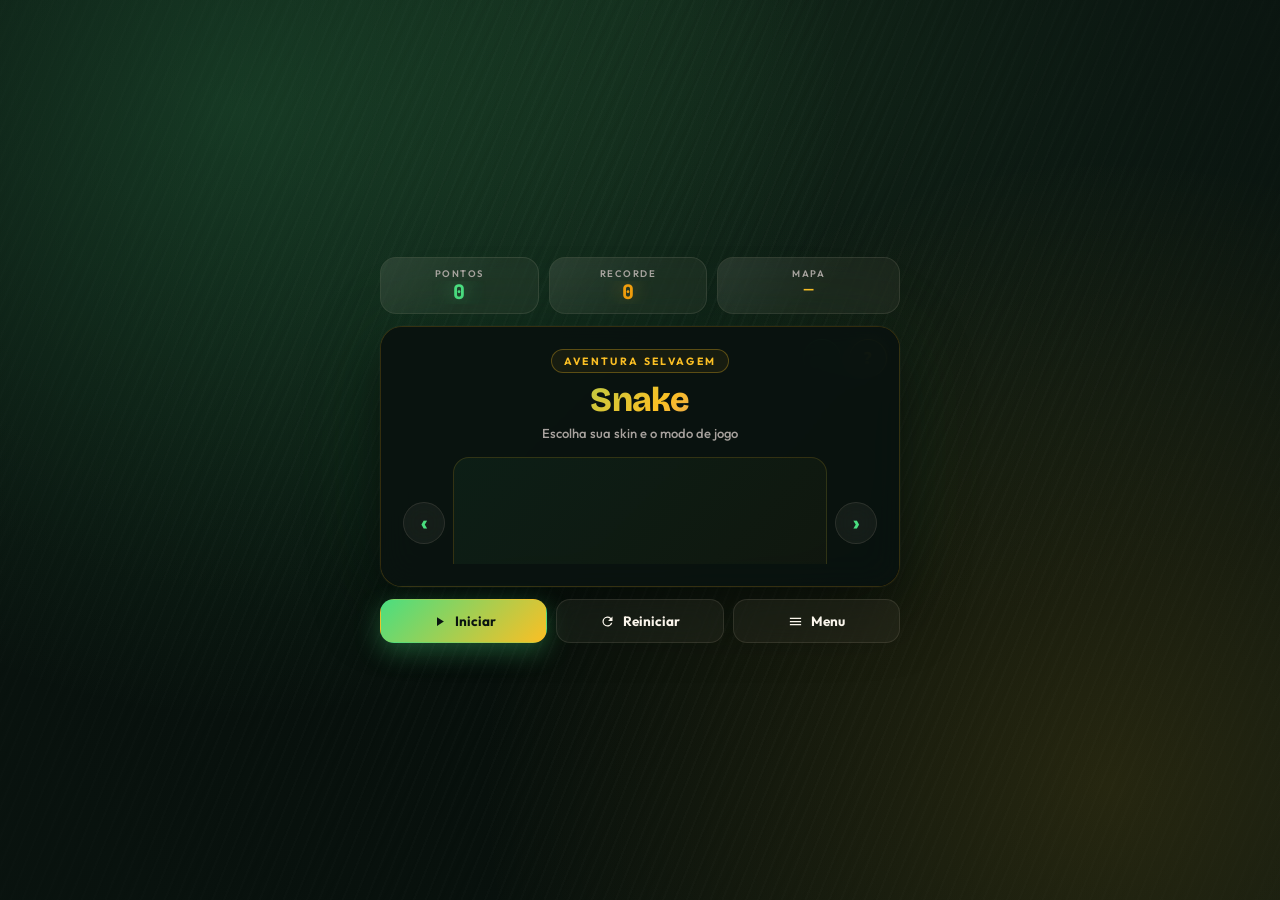
==== commit 6243e028: "att" ====
--- a/index.html
+++ b/index.html
@@ -2,459 +2,82 @@
 <html lang="pt-BR">
 <head>
 <meta charset="UTF-8">
-<meta name="viewport" content="width=device-width, initial-scale=1.0, maximum-scale=1.0, user-scalable=no">
+<meta name="viewport" content="width=device-width, initial-scale=1.0, maximum-scale=1.0, user-scalable=no, viewport-fit=cover">
 <meta name="theme-color" content="#0a1410">
 <title>Snake · Aventura na Floresta</title>
+<meta name="description" content="Snake com mapas, skins desbloqueáveis e desafios. Jogue no navegador, sem instalar.">
+<meta name="apple-mobile-web-app-capable" content="yes">
+<meta name="apple-mobile-web-app-status-bar-style" content="black-translucent">
+<meta name="apple-mobile-web-app-title" content="Snake">
+
+<meta property="og:type" content="website">
+<meta property="og:title" content="Snake · Aventura na Floresta">
+<meta property="og:description" content="Snake com mapas, skins e desafios.">
+<meta property="og:image" content="icons/icon-512.png">
+
+<meta name="twitter:card" content="summary_large_image">
+<meta name="twitter:title" content="Snake · Aventura na Floresta">
+<meta name="twitter:description" content="Snake com mapas, skins e desafios.">
+<meta name="twitter:image" content="icons/icon-512.png">
+
 <link rel="preconnect" href="https://fonts.googleapis.com">
 <link rel="preconnect" href="https://fonts.gstatic.com" crossorigin>
 <link href="https://fonts.googleapis.com/css2?family=Bricolage+Grotesque:wght@600;800&family=Outfit:wght@400;500;600;700;800&family=JetBrains+Mono:wght@600;800&display=swap" rel="stylesheet">
-<style>
-:root{
-  --accent:#4ade80;
-  --accent-2:#fbbf24;
-  --gold:#f59e0b;
-  --danger:#ef4444;
-  --purple:#a855f7;
-  --text:#faf5eb;
-  --muted:#a8a29e;
-  --bg:#0a1410;
-  --glass:rgba(255,237,213,.05);
-  --glass-border:rgba(255,237,213,.1);
-}
-*{margin:0;padding:0;box-sizing:border-box;}
-html,body{height:100%;}
-body{
-  font-family:'Outfit',system-ui,sans-serif;
-  color:var(--text);
-  background:var(--bg);
-  min-height:100vh;
-  display:flex;align-items:center;justify-content:center;
-  padding:16px;overflow-x:hidden;
-  -webkit-tap-highlight-color:transparent;
-  position:relative;
-}
-.bg{
-  position:fixed;inset:-30px;z-index:-2;
-  background:
-    radial-gradient(ellipse 90% 70% at 50% 0%, #17331f 0%, #0e1d14 45%, #070f0b 100%);
-  animation:slowZoom 40s ease-in-out infinite alternate;
-}
-.bg::before{
-  content:'';position:absolute;inset:0;
-  background-image:
-    repeating-linear-gradient(112deg, rgba(255,255,255,.022) 0 2px, transparent 2px 11px),
-    repeating-linear-gradient(-64deg, rgba(0,0,0,.06) 0 3px, transparent 3px 13px);
-  opacity:.85;
-}
-.bg::after{
-  content:'';position:absolute;inset:0;
-  background:
-    radial-gradient(circle at 20% 15%, rgba(74,222,128,.16), transparent 45%),
-    radial-gradient(circle at 85% 85%, rgba(251,191,36,.12), transparent 45%),
-    radial-gradient(circle at 50% 50%, transparent 25%, rgba(10,20,16,.82));
-}
-@keyframes slowZoom{from{transform:scale(1)}to{transform:scale(1.08)}}
 
-.app{
-  width:min(100%,520px);
-  display:flex;flex-direction:column;gap:12px;
-  animation:fadeUp .7s cubic-bezier(.16,1,.3,1);
-}
-@keyframes fadeUp{from{opacity:0;transform:translateY(16px)}to{opacity:1;transform:translateY(0)}}
+<link rel="stylesheet" href="css/reset.css">
+<link rel="stylesheet" href="css/variables.css">
+<link rel="stylesheet" href="css/style.css">
 
-.hud{display:grid;grid-template-columns:1fr 1fr 1.15fr;gap:10px;}
-.stat{
-  background:var(--glass);
-  backdrop-filter:blur(20px);
-  -webkit-backdrop-filter:blur(20px);
-  border:1px solid var(--glass-border);
-  border-radius:16px;
-  padding:9px 10px;
-  text-align:center;
-  position:relative;overflow:hidden;
-}
-.stat::before{
-  content:'';position:absolute;inset:0;
-  background:linear-gradient(135deg, rgba(255,255,255,.06), transparent 60%);
-  pointer-events:none;
-}
-.stat .label{
-  display:block;
-  font-size:9.5px;letter-spacing:.16em;text-transform:uppercase;
-  color:var(--muted);font-weight:600;margin-bottom:2px;
-}
-.stat .value{
-  display:block;
-  font-family:'JetBrains Mono',monospace;
-  font-size:20px;font-weight:800;line-height:1.15;
-  white-space:nowrap;overflow:hidden;text-overflow:ellipsis;
-}
-.stat.score .value{color:var(--accent);text-shadow:0 0 20px rgba(74,222,128,.5);}
-.stat.best .value{color:var(--gold);text-shadow:0 0 20px rgba(251,191,36,.4);}
-.stat.map .value{color:var(--accent-2);font-size:13px;font-family:'Outfit',sans-serif;font-weight:700;}
-.stat.score .value.pulse{animation:pulse .5s ease;}
-@keyframes pulse{0%{transform:scale(1)}40%{transform:scale(1.32)}100%{transform:scale(1)}}
-
-.board-wrap{
-  position:relative;
-  border-radius:22px;
-  overflow:hidden;
-  border:1px solid rgba(251,191,36,.18);
-  background:linear-gradient(135deg,#0a1410,#050a08);
-  box-shadow:
-    0 0 0 1px rgba(255,255,255,.02),
-    0 24px 60px rgba(0,0,0,.65),
-    0 0 100px rgba(74,222,128,.08);
-  isolation:isolate;
-}
-canvas#board{
-  display:block;
-  width:100%;height:auto;
-  touch-action:none;
-}
-
-.help-btn,.sound-btn{
-  position:absolute;top:12px;
-  width:38px;height:38px;
-  border-radius:50%;
-  background:rgba(10,20,16,.7);
-  backdrop-filter:blur(10px);
-  -webkit-backdrop-filter:blur(10px);
-  cursor:pointer;z-index:5;
-  display:grid;place-items:center;
-  transition:all .22s cubic-bezier(.4,0,.2,1);
-  box-shadow:0 4px 14px rgba(0,0,0,.4);
-}
-.help-btn{
-  right:12px;
-  border:1px solid rgba(251,191,36,.35);
-  color:var(--accent-2);
-  font-family:'Bricolage Grotesque',sans-serif;
-  font-size:18px;font-weight:800;
-}
-.help-btn:hover{
-  background:rgba(251,191,36,.15);
-  border-color:var(--accent-2);
-  transform:scale(1.1) rotate(8deg);
-  color:#fff;
-}
-.sound-btn{
-  right:58px;
-  border:1px solid rgba(74,222,128,.35);
-  color:var(--accent);
-}
-.sound-btn svg{width:19px;height:19px;display:block;}
-.sound-btn:hover{
-  background:rgba(74,222,128,.15);
-  border-color:var(--accent);
-  transform:scale(1.1);
-  color:#fff;
-}
-.sound-btn.muted{color:var(--danger);border-color:rgba(239,68,68,.45);}
-
-.overlay{
-  position:absolute;inset:0;z-index:10;
-  background:rgba(10,20,16,.82);
-  backdrop-filter:blur(18px);
-  -webkit-backdrop-filter:blur(18px);
-  display:flex;align-items:center;justify-content:center;
-  padding:22px;
-  animation:fadeIn .25s ease;
-}
-.overlay.hidden{display:none;}
-@keyframes fadeIn{from{opacity:0}to{opacity:1}}
-
-.screen{
-  width:100%;max-height:100%;
-  overflow-y:auto;
-  animation:slideUp .4s cubic-bezier(.16,1,.3,1);
-  scrollbar-width:none;
-}
-.screen::-webkit-scrollbar{display:none;}
-.screen.hidden{display:none;}
-@keyframes slideUp{from{opacity:0;transform:translateY(20px)}to{opacity:1;transform:translateY(0)}}
-
-.menu-header{text-align:center;margin-bottom:16px;}
-.menu-header .eyebrow{
-  display:inline-block;
-  font-size:10.5px;
-  letter-spacing:.22em;
-  text-transform:uppercase;
-  color:var(--accent-2);
-  font-weight:700;
-  padding:4px 12px;
-  border:1px solid rgba(251,191,36,.3);
-  border-radius:999px;
-  margin-bottom:10px;
-  background:rgba(251,191,36,.06);
-}
-.menu-header h1{
-  font-family:'Bricolage Grotesque',sans-serif;
-  font-size:34px;font-weight:800;letter-spacing:-.02em;
-  background:linear-gradient(135deg,#4ade80 0%,#fbbf24 55%,#a855f7 100%);
-  -webkit-background-clip:text;background-clip:text;
-  color:transparent;line-height:1;
-}
-.menu-header .sub{
-  margin-top:8px;font-size:13px;color:var(--muted);font-weight:500;
-}
-.maps{display:flex;flex-direction:column;gap:9px;}
-.map-card{
-  display:grid;grid-template-columns:auto 1fr auto;align-items:center;gap:13px;
-  padding:12px 14px;
-  background:linear-gradient(135deg, rgba(74,222,128,.08), rgba(251,191,36,.04));
-  border:1px solid rgba(251,191,36,.15);
-  border-radius:16px;
-  cursor:pointer;font-family:inherit;color:inherit;text-align:left;
-  transition:all .25s cubic-bezier(.4,0,.2,1);
-  position:relative;overflow:hidden;
-}
-.map-card::before{
-  content:'';position:absolute;inset:0;
-  background:linear-gradient(135deg, rgba(74,222,128,.22), transparent 60%);
-  opacity:0;transition:opacity .3s;pointer-events:none;
-}
-.map-card:hover,.map-card:focus-visible{
-  border-color:rgba(74,222,128,.55);
-  transform:translateY(-2px);
-  box-shadow:0 12px 30px rgba(74,222,128,.18);
-  outline:none;
-}
-.map-card:hover::before{opacity:1;}
-.map-icon{
-  width:46px;height:46px;display:grid;place-items:center;
-  border-radius:13px;
-  background:rgba(74,222,128,.12);
-  border:1px solid rgba(74,222,128,.2);
-  color:var(--accent);
-  position:relative;z-index:1;
-}
-.map-icon svg{width:26px;height:26px;display:block;}
-.map-info{position:relative;z-index:1;min-width:0;}
-.map-info strong{display:block;font-size:14.5px;font-weight:700;margin-bottom:2px;}
-.map-info small{display:block;color:var(--muted);font-size:11.5px;font-weight:500;}
-.map-best{
-  position:relative;z-index:1;
-  font-size:11.5px;font-weight:800;font-family:'JetBrains Mono',monospace;
-  color:var(--gold);
-  padding:5px 9px;border-radius:9px;
-  background:rgba(251,191,36,.08);
-  border:1px solid rgba(251,191,36,.25);
-  white-space:nowrap;
-}
-
-.center-screen{text-align:center;display:flex;flex-direction:column;align-items:center;gap:6px;}
-.big-icon{
-  width:74px;height:74px;display:grid;place-items:center;
-  border-radius:22px;margin-bottom:6px;
-  background:linear-gradient(135deg, rgba(74,222,128,.22), rgba(251,191,36,.15));
-  border:1px solid rgba(74,222,128,.28);
-  color:var(--accent);
-  box-shadow:0 0 46px rgba(74,222,128,.25);
-}
-.big-icon svg{width:34px;height:34px;}
-.center-screen h2{
-  font-family:'Bricolage Grotesque',sans-serif;
-  font-size:24px;font-weight:800;letter-spacing:-.01em;
-}
-.center-screen .sub{font-size:12.5px;color:var(--muted);font-weight:500;}
-.final-score{
-  font-family:'JetBrains Mono',monospace;
-  font-size:52px;font-weight:800;line-height:1;
-  margin:10px 0 4px;
-  background:linear-gradient(135deg,#4ade80,#fbbf24);
-  -webkit-background-clip:text;background-clip:text;color:transparent;
-}
-.best-line{
-  font-size:12.5px;color:var(--muted);font-weight:600;
-  margin-bottom:14px;
-}
-.best-line b{color:var(--gold);font-family:'JetBrains Mono',monospace;}
-.over-buttons{display:flex;flex-wrap:wrap;gap:8px;justify-content:center;width:100%;}
-
-.controls{display:flex;gap:9px;}
-.btn{
-  flex:1;
-  display:flex;align-items:center;justify-content:center;gap:8px;
-  padding:12px 12px;
-  border-radius:14px;
-  font-family:inherit;font-size:13.5px;font-weight:700;
-  color:var(--text);
-  background:var(--glass);
-  border:1px solid var(--glass-border);
-  backdrop-filter:blur(16px);
-  -webkit-backdrop-filter:blur(16px);
-  cursor:pointer;
-  transition:all .22s cubic-bezier(.4,0,.2,1);
-  white-space:nowrap;
-  position:relative;overflow:hidden;
-}
-.btn svg{width:15px;height:15px;flex-shrink:0;}
-.btn:hover{
-  background:rgba(255,237,213,.09);
-  border-color:rgba(255,237,213,.2);
-  transform:translateY(-1px);
-}
-.btn:active{transform:translateY(0) scale(.98);}
-.btn.primary{
-  background:linear-gradient(135deg,#4ade80 0%,#fbbf24 100%);
-  border-color:transparent;
-  color:#0a1410;
-  box-shadow:0 8px 26px rgba(74,222,128,.32);
-}
-.btn.primary:hover{
-  box-shadow:0 12px 34px rgba(74,222,128,.48);
-  transform:translateY(-2px);
-}
-.btn.large{flex:0 0 auto;padding:12px 22px;font-size:14px;}
-.btn.ghost{background:transparent;}
-
-.dpad{
-  display:none;
-  grid-template-columns:repeat(3,62px);
-  grid-template-rows:repeat(3,50px);
-  gap:7px;justify-content:center;
-  margin-top:2px;
-}
-.dpad button{
-  background:var(--glass);
-  backdrop-filter:blur(16px);
-  -webkit-backdrop-filter:blur(16px);
-  border:1px solid var(--glass-border);
-  color:var(--accent);
-  border-radius:13px;
-  font-size:17px;
-  cursor:pointer;
-  user-select:none;-webkit-user-select:none;
-  touch-action:none;
-  transition:all .15s;
-  display:grid;place-items:center;
-}
-.dpad button:active{
-  background:rgba(74,222,128,.18);
-  border-color:rgba(74,222,128,.45);
-  transform:scale(.94);
-}
-.dpad .u{grid-area:1/2;}
-.dpad .l{grid-area:2/1;}
-.dpad .r{grid-area:2/3;}
-.dpad .d{grid-area:3/2;}
-@media (hover:none),(pointer:coarse){.dpad{display:grid;}}
-
-.help-modal{
-  position:fixed;inset:0;z-index:100;
-  background:rgba(10,20,16,.8);
-  backdrop-filter:blur(14px);
-  -webkit-backdrop-filter:blur(14px);
-  display:flex;align-items:center;justify-content:center;
-  padding:20px;
-  animation:fadeIn .2s ease;
-}
-.help-modal.hidden{display:none;}
-.help-content{
-  background:linear-gradient(160deg, rgba(30,50,32,.97), rgba(15,25,18,.99));
-  border:1px solid rgba(74,222,128,.25);
-  border-radius:22px;
-  padding:24px 22px;
-  max-width:420px;width:100%;
-  max-height:88vh;overflow-y:auto;
-  animation:slideUp .4s cubic-bezier(.16,1,.3,1);
-  box-shadow:0 30px 60px rgba(0,0,0,.65), 0 0 90px rgba(74,222,128,.14);
-  scrollbar-width:none;
-}
-.help-content::-webkit-scrollbar{display:none;}
-.help-content h2{
-  font-family:'Bricolage Grotesque',sans-serif;
-  font-size:25px;font-weight:800;
-  margin-bottom:6px;
-  color:var(--accent);
-  text-align:center;
-}
-.help-content .help-sub{
-  text-align:center;font-size:12px;color:var(--muted);
-  margin-bottom:18px;font-weight:500;
-}
-.items-list{display:flex;flex-direction:column;gap:10px;}
-.item-row{
-  display:flex;align-items:center;gap:14px;
-  padding:12px 14px;
-  background:rgba(255,255,255,.035);
-  border:1px solid rgba(255,255,255,.08);
-  border-radius:14px;
-  transition:all .2s;
-}
-.item-row:hover{
-  background:rgba(74,222,128,.06);
-  border-color:rgba(74,222,128,.22);
-}
-.item-icon{
-  width:44px;height:44px;
-  display:grid;place-items:center;
-  background:rgba(74,222,128,.1);
-  border:1px solid rgba(74,222,128,.18);
-  border-radius:12px;
-  flex-shrink:0;
-}
-.item-icon svg{width:26px;height:26px;display:block;}
-.item-text{display:flex;flex-direction:column;gap:2px;min-width:0;}
-.item-text strong{font-size:14px;font-weight:700;}
-.item-text span{font-size:12px;color:var(--muted);font-weight:500;}
-
-@media (max-width:400px){
-  .stat .value{font-size:17px;}
-  .stat.map .value{font-size:11.5px;}
-  .btn{padding:11px 8px;font-size:12.5px;gap:6px;}
-  .btn svg{width:13px;height:13px;}
-  .menu-header h1{font-size:28px;}
-  .dpad{grid-template-columns:repeat(3,56px);grid-template-rows:repeat(3,46px);}
-  .help-btn{width:34px;height:34px;font-size:16px;}
-  .sound-btn{width:34px;height:34px;right:52px;}
-  .sound-btn svg{width:17px;height:17px;}
-}
-</style>
+<link rel="manifest" href="manifest.json">
+<link rel="icon" type="image/svg+xml" href="data:image/svg+xml,%3Csvg xmlns='http://www.w3.org/2000/svg' viewBox='0 0 32 32'%3E%3Crect width='32' height='32' rx='8' fill='%230a1410'/%3E%3Ccircle cx='12' cy='16' r='4' fill='%234ade80'/%3E%3Ccircle cx='20' cy='16' r='4' fill='%23fbbf24'/%3E%3C/svg%3E">
 </head>
 <body>
 <div class="bg"></div>
 
 <main class="app">
   <header class="hud">
-    <div class="stat score">
-      <span class="label">Pontos</span>
-      <span class="value" id="score">0</span>
-    </div>
-    <div class="stat best">
-      <span class="label">Recorde</span>
-      <span class="value" id="best">0</span>
-    </div>
-    <div class="stat map">
-      <span class="label">Mapa</span>
-      <span class="value" id="mapName">—</span>
-    </div>
+    <div class="stat score"><span class="label">Pontos</span><span class="value" id="score">0</span></div>
+    <div class="stat best"><span class="label">Recorde</span><span class="value" id="best">0</span></div>
+    <div class="stat map"><span class="label">Mapa</span><span class="value" id="mapName">—</span></div>
   </header>
 
   <div class="board-wrap">
     <canvas id="board"></canvas>
-    <button class="sound-btn" id="btnSound" aria-label="Ligar ou desligar som"></button>
+    <button class="sound-btn" id="btnSound" aria-label="Som"></button>
     <button class="help-btn" id="btnHelp" aria-label="Ajuda">?</button>
+
     <div class="overlay" id="overlay">
       <section class="screen" id="screenMenu">
         <div class="menu-header">
           <span class="eyebrow">Aventura Selvagem</span>
           <h1>Snake</h1>
-          <p class="sub">Escolha um mapa e comece a caçada</p>
+          <p class="sub">Escolha sua skin e o modo de jogo</p>
         </div>
+
+        <div class="skin-carousel">
+          <button class="carousel-arrow" id="skinPrev" aria-label="Skin anterior">‹</button>
+          <div class="skin-display" id="skinDisplay"></div>
+          <button class="carousel-arrow" id="skinNext" aria-label="Próxima skin">›</button>
+        </div>
+
+        <p class="section-label">Modo de jogo</p>
         <div class="maps" id="mapsList"></div>
+
+        <div class="menu-footer">
+          <span class="coins-big">🪙 <b id="coinDisplay">0</b></span>
+          <button class="btn primary" id="btnPlayMenu">
+            <svg viewBox="0 0 24 24" fill="currentColor" width="15" height="15"><path d="M8 5v14l11-7z"/></svg>
+            Jogar
+          </button>
+        </div>
       </section>
 
       <section class="screen center-screen hidden" id="screenPause">
         <div class="big-icon">
-          <svg viewBox="0 0 24 24" fill="currentColor">
-            <rect x="6" y="4" width="4" height="16" rx="1.4"/>
-            <rect x="14" y="4" width="4" height="16" rx="1.4"/>
-          </svg>
+          <svg viewBox="0 0 24 24" fill="currentColor"><rect x="6" y="4" width="4" height="16" rx="1.4"/><rect x="14" y="4" width="4" height="16" rx="1.4"/></svg>
         </div>
         <h2>Jogo pausado</h2>
-        <p class="sub">Respire um pouco e volte quando quiser</p>
+        <p class="sub">Respire um pouco</p>
         <div class="over-buttons" style="margin-top:14px">
           <button class="btn primary large" id="btnResume">Continuar</button>
           <button class="btn large" id="btnMenuPause">Menu</button>
@@ -463,14 +86,12 @@
 
       <section class="screen center-screen hidden" id="screenOver">
         <div class="big-icon">
-          <svg viewBox="0 0 24 24" fill="currentColor">
-            <path d="M12 2L1 21h22L12 2zm0 6l7.5 13h-15L12 8zm-1 3v5h2v-5h-2zm0 6v2h2v-2h-2z"/>
-          </svg>
+          <svg viewBox="0 0 24 24" fill="currentColor"><path d="M12 2L1 21h22L12 2zm0 6l7.5 13h-15L12 8zm-1 3v5h2v-5h-2zm0 6v2h2v-2h-2z"/></svg>
         </div>
         <h2 id="overTitle">Fim de jogo</h2>
         <p class="sub" id="overMsg">Tente novamente!</p>
         <div class="final-score" id="finalScore">0</div>
-        <p class="best-line">Recorde do mapa: <b id="finalBest">0</b></p>
+        <p class="best-line">Recorde do mapa: <b id="finalBest">0</b> · 🪙 <b id="finalCoins">0</b></p>
         <div class="over-buttons">
           <button class="btn primary large" id="btnPlayAgain">Jogar de novo</button>
           <button class="btn large" id="btnMenuOver">Trocar mapa</button>
@@ -481,38 +102,24 @@
 
   <div class="controls">
     <button class="btn primary" id="btnPlay">
-      <svg class="ic" viewBox="0 0 24 24" fill="currentColor">
-        <path d="M8 5v14l11-7z"/>
-      </svg>
+      <svg class="ic" viewBox="0 0 24 24" fill="currentColor"><path d="M8 5v14l11-7z"/></svg>
       <span>Iniciar</span>
     </button>
     <button class="btn" id="btnRestart">
-      <svg viewBox="0 0 24 24" fill="currentColor">
-        <path d="M17.65 6.35A8 8 0 1 0 19.73 14h-2.08A6 6 0 1 1 12 6c1.66 0 3.14.69 4.22 1.78L13 11h7V4l-2.35 2.35z"/>
-      </svg>
+      <svg viewBox="0 0 24 24" fill="currentColor"><path d="M17.65 6.35A8 8 0 1 0 19.73 14h-2.08A6 6 0 1 1 12 6c1.66 0 3.14.69 4.22 1.78L13 11h7V4l-2.35 2.35z"/></svg>
       <span>Reiniciar</span>
     </button>
     <button class="btn" id="btnMenu">
-      <svg viewBox="0 0 24 24" fill="currentColor">
-        <path d="M3 6h18v2H3zM3 11h18v2H3zM3 16h18v2H3z"/>
-      </svg>
+      <svg viewBox="0 0 24 24" fill="currentColor"><path d="M3 6h18v2H3zM3 11h18v2H3zM3 16h18v2H3z"/></svg>
       <span>Menu</span>
     </button>
   </div>
 
   <div class="dpad">
-    <button class="u" data-dir="up" aria-label="Cima">
-      <svg viewBox="0 0 24 24" width="18" height="18" fill="currentColor"><path d="M12 5l7 9H5z"/></svg>
-    </button>
-    <button class="l" data-dir="left" aria-label="Esquerda">
-      <svg viewBox="0 0 24 24" width="18" height="18" fill="currentColor"><path d="M5 12l9-7v14z"/></svg>
-    </button>
-    <button class="r" data-dir="right" aria-label="Direita">
-      <svg viewBox="0 0 24 24" width="18" height="18" fill="currentColor"><path d="M19 12l-9 7V5z"/></svg>
-    </button>
-    <button class="d" data-dir="down" aria-label="Baixo">
-      <svg viewBox="0 0 24 24" width="18" height="18" fill="currentColor"><path d="M12 19l-7-9h14z"/></svg>
-    </button>
+    <button class="u" data-dir="up" aria-label="Cima"><svg viewBox="0 0 24 24" width="18" height="18" fill="currentColor"><path d="M12 5l7 9H5z"/></svg></button>
+    <button class="l" data-dir="left" aria-label="Esquerda"><svg viewBox="0 0 24 24" width="18" height="18" fill="currentColor"><path d="M5 12l9-7v14z"/></svg></button>
+    <button class="r" data-dir="right" aria-label="Direita"><svg viewBox="0 0 24 24" width="18" height="18" fill="currentColor"><path d="M19 12l-9 7V5z"/></svg></button>
+    <button class="d" data-dir="down" aria-label="Baixo"><svg viewBox="0 0 24 24" width="18" height="18" fill="currentColor"><path d="M12 19l-7-9h14z"/></svg></button>
   </div>
 </main>
 
@@ -522,1081 +129,42 @@
     <p class="help-sub">O que cada coisa faz na sua aventura</p>
     <div class="items-list">
       <div class="item-row">
-        <span class="item-icon">
-          <svg viewBox="0 0 32 32">
-            <circle cx="16" cy="19.5" r="9" fill="#ef4444"/>
-            <circle cx="12.6" cy="16.4" r="3.1" fill="#ffffff" opacity=".35"/>
-            <path d="M16 11.6V7.4" stroke="#7c4a1e" stroke-width="2.4" stroke-linecap="round"/>
-            <ellipse cx="21" cy="7.6" rx="4.2" ry="2.4" fill="#22c55e" transform="rotate(-28 21 7.6)"/>
-          </svg>
-        </span>
-        <div class="item-text">
-          <strong>Maçã Vermelha</strong>
-          <span>+1 ponto · a cobra cresce</span>
-        </div>
+        <span class="item-icon"><svg viewBox="0 0 32 32"><circle cx="16" cy="19.5" r="9" fill="#ef4444"/><circle cx="12.6" cy="16.4" r="3.1" fill="#fff" opacity=".35"/><path d="M16 11.6V7.4" stroke="#7c4a1e" stroke-width="2.4" stroke-linecap="round"/><ellipse cx="21" cy="7.6" rx="4.2" ry="2.4" fill="#22c55e" transform="rotate(-28 21 7.6)"/></svg></span>
+        <div class="item-text"><strong>Maçã Vermelha</strong><span>+1 ponto · a cobra cresce</span></div>
       </div>
       <div class="item-row">
-        <span class="item-icon">
-          <svg viewBox="0 0 32 32">
-            <circle cx="16" cy="19.5" r="9" fill="#fbbf24"/>
-            <circle cx="12.6" cy="16.4" r="3.1" fill="#ffffff" opacity=".45"/>
-            <path d="M16 11.6V7.4" stroke="#92400e" stroke-width="2.4" stroke-linecap="round"/>
-            <ellipse cx="21" cy="7.6" rx="4.2" ry="2.4" fill="#22c55e" transform="rotate(-28 21 7.6)"/>
-            <path d="M27.5 3.5l.9 2.1 2.1.9-2.1.9-.9 2.1-.9-2.1-2.1-.9 2.1-.9z" fill="#fde68a"/>
-          </svg>
-        </span>
-        <div class="item-text">
-          <strong>Maçã Dourada</strong>
-          <span>+5 pontos · a cobra cresce</span>
-        </div>
+        <span class="item-icon"><svg viewBox="0 0 32 32"><circle cx="16" cy="19.5" r="9" fill="#fbbf24"/><circle cx="12.6" cy="16.4" r="3.1" fill="#fff" opacity=".45"/><path d="M16 11.6V7.4" stroke="#92400e" stroke-width="2.4" stroke-linecap="round"/><ellipse cx="21" cy="7.6" rx="4.2" ry="2.4" fill="#22c55e" transform="rotate(-28 21 7.6)"/></svg></span>
+        <div class="item-text"><strong>Maçã Dourada</strong><span>+5 pontos · a cobra cresce</span></div>
       </div>
       <div class="item-row">
-        <span class="item-icon">
-          <svg viewBox="0 0 32 32">
-            <circle cx="16" cy="19.5" r="9" fill="#a855f7"/>
-            <circle cx="12.6" cy="16.4" r="3.1" fill="#ffffff" opacity=".28"/>
-            <path d="M16 11.6V7.4" stroke="#5b21b6" stroke-width="2.4" stroke-linecap="round"/>
-            <path d="M12.2 19.5h7.6" stroke="#ffffff" stroke-width="2.6" stroke-linecap="round"/>
-          </svg>
-        </span>
-        <div class="item-text">
-          <strong>Maçã Roxa</strong>
-          <span>−3 pontos · a cobra encolhe 2</span>
-        </div>
+        <span class="item-icon"><svg viewBox="0 0 32 32"><circle cx="16" cy="19.5" r="9" fill="#a855f7"/><circle cx="12.6" cy="16.4" r="3.1" fill="#fff" opacity=".28"/><path d="M16 11.6V7.4" stroke="#5b21b6" stroke-width="2.4" stroke-linecap="round"/><path d="M12.2 19.5h7.6" stroke="#fff" stroke-width="2.6" stroke-linecap="round"/></svg></span>
+        <div class="item-text"><strong>Maçã Roxa</strong><span>−3 pontos · a cobra encolhe 2</span></div>
       </div>
       <div class="item-row">
-        <span class="item-icon">
-          <svg viewBox="0 0 32 32" fill="none" stroke="#4ade80" stroke-width="2.4" stroke-linecap="round">
-            <path d="M16 4.5a11.5 11.5 0 1 1-8.15 3.35"/>
-            <path d="M16 10.5a5.5 5.5 0 1 1-3.9 1.65"/>
-            <circle cx="16" cy="16" r="1.9" fill="#fbbf24" stroke="none"/>
-          </svg>
-        </span>
-        <div class="item-text">
-          <strong>Portal</strong>
-          <span>Teletransporta para o portal par</span>
-        </div>
+        <span class="item-icon"><svg viewBox="0 0 32 32" fill="none" stroke="#4ade80" stroke-width="2.4" stroke-linecap="round"><path d="M16 4.5a11.5 11.5 0 1 1-8.15 3.35"/><path d="M16 10.5a5.5 5.5 0 1 1-3.9 1.65"/><circle cx="16" cy="16" r="1.9" fill="#fbbf24" stroke="none"/></svg></span>
+        <div class="item-text"><strong>Portal</strong><span>Teletransporta para o par</span></div>
       </div>
       <div class="item-row">
-        <span class="item-icon">
-          <svg viewBox="0 0 32 32" fill="none" stroke="#4ade80" stroke-width="2.4" stroke-linecap="round" stroke-linejoin="round">
-            <path d="M4 16h7"/><path d="M4 16l3.4-3.4M4 16l3.4 3.4"/>
-            <path d="M28 16h-7"/><path d="M28 16l-3.4-3.4M28 16l-3.4 3.4"/>
-          </svg>
-        </span>
-        <div class="item-text">
-          <strong>Túneis laterais</strong>
-          <span>Saia por um lado e volte pelo outro</span>
-        </div>
+        <span class="item-icon"><svg viewBox="0 0 32 32" fill="none" stroke="#4ade80" stroke-width="2.4" stroke-linecap="round" stroke-linejoin="round"><path d="M4 16h7"/><path d="M4 16l3.4-3.4M4 16l3.4 3.4"/><path d="M28 16h-7"/><path d="M28 16l-3.4-3.4M28 16l-3.4 3.4"/></svg></span>
+        <div class="item-text"><strong>Túneis laterais</strong><span>Saia por um lado e volte pelo outro</span></div>
       </div>
     </div>
     <button class="btn primary large" id="btnCloseHelp" style="width:100%;margin-top:16px">Entendi</button>
   </div>
 </div>
 
+<script type="module" src="js/main.js"></script>
 <script>
-(() => {
-  const COLS = 20, ROWS = 20, CELL = 24;
-  const W = COLS * CELL, H = ROWS * CELL;
-  const BASE_SPEED = 135;
-  const MIN_SPEED = 65;
-  const ACCEL = 0.25;
-  const BONUS_TTL = 8000;
-  const BONUS_CHANCE = 0.3;
-  const EMPTY_ROW = '.'.repeat(COLS);
-
-
-  const ICONS = {
-    portal: '<svg viewBox="0 0 32 32" fill="none" stroke="currentColor" stroke-width="2.4" stroke-linecap="round"><path d="M16 4.5a11.5 11.5 0 1 1-8.15 3.35"/><path d="M16 10.5a5.5 5.5 0 1 1-3.9 1.65"/><circle cx="16" cy="16" r="1.9" fill="currentColor" stroke="none"/></svg>',
-    leaf: '<svg viewBox="0 0 32 32" fill="none" stroke="currentColor" stroke-width="2.4" stroke-linejoin="round" stroke-linecap="round"><path d="M25.5 6.5C13 6.5 6.5 13 6.5 25.5c12.5 0 19-6.5 19-19z"/><path d="M6.5 25.5C11 20.5 16 15.5 22 11.5"/></svg>',
-    rock: '<svg viewBox="0 0 32 32" fill="none" stroke="currentColor" stroke-width="2.4" stroke-linejoin="round"><path d="M6.5 23.5 9 12.5 17.5 7l8 5.5-1.5 11z"/><path d="M9 12.5 15.5 17l10-4.5"/></svg>',
-    mushroom: '<svg viewBox="0 0 32 32" fill="none" stroke="currentColor" stroke-width="2.4" stroke-linejoin="round" stroke-linecap="round"><path d="M4 17.5C4 10.6 9.4 6 16 6s12 4.6 12 11.5z"/><path d="M12 17.5v6.5a4 4 0 0 0 8 0v-6.5"/></svg>'
-  };
-
-  const SOUND_ON_ICON = '<svg viewBox="0 0 24 24" fill="currentColor"><path d="M4 9v6h3.2L12 19V5L7.2 9H4z"/><path d="M15.4 8.6a5 5 0 0 1 0 6.8" stroke="currentColor" stroke-width="1.8" fill="none" stroke-linecap="round"/><path d="M18.2 5.8a9 9 0 0 1 0 12.4" stroke="currentColor" stroke-width="1.8" fill="none" stroke-linecap="round"/></svg>';
-  const SOUND_OFF_ICON = '<svg viewBox="0 0 24 24" fill="currentColor"><path d="M4 9v6h3.2L12 19V5L7.2 9H4z"/><path d="M16 9.6l5 4.8M21 9.6l-5 4.8" stroke="currentColor" stroke-width="1.8" fill="none" stroke-linecap="round"/></svg>';
-
- 
-  const Sound = {
-    ctx: null,
-    master: null,
-    muted: (() => { try { return localStorage.getItem('snake_muted') === '1'; } catch (e) { return false; } })(),
-
-    init() {
-      if (this.ctx) return this.ctx;
-      const AC = window.AudioContext || window.webkitAudioContext;
-      if (!AC) return null;
-      this.ctx = new AC();
-      this.master = this.ctx.createGain();
-      this.master.gain.value = 0.3;
-      this.master.connect(this.ctx.destination);
-      return this.ctx;
-    },
-
-    unlock() {
-      const c = this.init();
-      if (c && c.state === 'suspended') c.resume();
-    },
-
-    tone(o) {
-      if (this.muted) return;
-      const c = this.init();
-      if (!c) return;
-      if (c.state === 'suspended') c.resume();
-
-      const t0 = c.currentTime + (o.delay || 0);
-      const dur = Math.max(0.03, o.dur || 0.15);
-      const f0 = Math.max(20, o.f0 || 440);
-
-      const osc = c.createOscillator();
-      const g = c.createGain();
-      osc.type = o.type || 'sine';
-      osc.frequency.setValueAtTime(f0, t0);
-      if (o.f1) osc.frequency.exponentialRampToValueAtTime(Math.max(20, o.f1), t0 + dur);
-
-      const vol = o.vol == null ? 0.3 : o.vol;
-      const atk = Math.min(o.attack || 0.01, dur * 0.5);
-      g.gain.setValueAtTime(0.0001, t0);
-      g.gain.exponentialRampToValueAtTime(vol, t0 + atk);
-      g.gain.exponentialRampToValueAtTime(0.0001, t0 + dur);
-
-      osc.connect(g);
-      g.connect(this.master);
-      osc.start(t0);
-      osc.stop(t0 + dur + 0.03);
-    },
-
-    noise(o) {
-      if (this.muted) return;
-      const c = this.init();
-      if (!c) return;
-      if (c.state === 'suspended') c.resume();
-
-      const dur = o.dur || 0.3;
-      const t0 = c.currentTime + (o.delay || 0);
-      const len = Math.max(1, Math.floor(c.sampleRate * dur));
-      const buf = c.createBuffer(1, len, c.sampleRate);
-      const d = buf.getChannelData(0);
-      for (let i = 0; i < len; i++) d[i] = (Math.random() * 2 - 1) * (1 - i / len);
-
-      const src = c.createBufferSource();
-      src.buffer = buf;
-
-      const flt = c.createBiquadFilter();
-      flt.type = 'bandpass';
-      flt.Q.value = o.q || 1.2;
-      flt.frequency.setValueAtTime(Math.max(20, o.f0 || 900), t0);
-      flt.frequency.exponentialRampToValueAtTime(Math.max(20, o.f1 || 200), t0 + dur);
-
-      const g = c.createGain();
-      g.gain.setValueAtTime(o.vol == null ? 0.22 : o.vol, t0);
-      g.gain.exponentialRampToValueAtTime(0.0001, t0 + dur);
-
-      src.connect(flt); flt.connect(g); g.connect(this.master);
-      src.start(t0);
-      src.stop(t0 + dur);
-    },
-
-    toggle() {
-      this.muted = !this.muted;
-      try { localStorage.setItem('snake_muted', this.muted ? '1' : '0'); } catch (e) {}
-      if (!this.muted) { this.unlock(); Sfx.click(); }
-      return this.muted;
+  setTimeout(() => {
+    const board = document.querySelector('#board');
+    if (!document.querySelector('.map-card') && board && board.width <= 300) {
+      document.body.insertAdjacentHTML('afterbegin',
+        '<div style="position:fixed;inset:0;z-index:9999;display:grid;place-items:center;background:#0a1410;color:#faf5eb;font-family:sans-serif;padding:24px;text-align:center">' +
+        '<div><h2>Não foi possível carregar o jogo</h2>' +
+        '<p style="color:#a8a29e;margin-top:8px">Atualize a página ou tente outro navegador.</p></div></div>'
+      );
     }
-  };
-
-  const Sfx = {
-    click()  { Sound.tone({ type: 'triangle', f0: 620, f1: 420, dur: 0.055, vol: 0.13 }); },
-    eat()    {
-      Sound.tone({ type: 'triangle', f0: 620, f1: 900, dur: 0.09, vol: 0.32 });
-      Sound.tone({ type: 'triangle', f0: 980, f1: 1280, dur: 0.1, vol: 0.2, delay: 0.055 });
-    },
-    golden() {
-      [660, 880, 1180, 1560].forEach((f, i) =>
-        Sound.tone({ type: 'square', f0: f, dur: 0.1, vol: 0.11, delay: i * 0.055 }));
-      Sound.tone({ type: 'triangle', f0: 1320, f1: 1760, dur: 0.28, vol: 0.16, delay: 0.23 });
-    },
-    bad()    {
-      Sound.tone({ type: 'sawtooth', f0: 320, f1: 80, dur: 0.38, vol: 0.26 });
-      Sound.noise({ f0: 700, f1: 120, dur: 0.3, vol: 0.16 });
-    },
-    portal() {
-      Sound.noise({ f0: 380, f1: 2600, dur: 0.32, vol: 0.14, q: 1.6 });
-      Sound.tone({ type: 'sine', f0: 260, f1: 920, dur: 0.3, vol: 0.18 });
-    },
-    start()  {
-      [440, 660, 880].forEach((f, i) =>
-        Sound.tone({ type: 'triangle', f0: f, dur: 0.13, vol: 0.18, delay: i * 0.08 }));
-    },
-    pause()  { Sound.tone({ type: 'sine', f0: 520, f1: 340, dur: 0.14, vol: 0.16 }); },
-    die()    {
-      Sound.tone({ type: 'sawtooth', f0: 420, f1: 70, dur: 0.7, vol: 0.28 });
-      Sound.tone({ type: 'sine', f0: 180, f1: 50, dur: 0.8, vol: 0.22, delay: 0.05 });
-    },
-    record() {
-      [523, 659, 784, 1047, 1319].forEach((f, i) =>
-        Sound.tone({ type: 'triangle', f0: f, dur: 0.18, vol: 0.18, delay: i * 0.09 }));
-    }
-  };
-
-  const MAPS = {
-    portais: {
-      name: 'Portais',
-      icon: 'portal',
-      desc: 'Paredes com buracos que se conectam.',
-      wrapEnabled: false,
-      layout: [
-        '#########OO#########',
-        '#..................#',
-        '#..................#',
-        '#..................#',
-        '#..................#',
-        '#..................#',
-        '#..................#',
-        '#..................#',
-        '#..................#',
-        'O..................O',
-        'O..................O',
-        '#..................#',
-        '#..................#',
-        '#..................#',
-        '#..................#',
-        '#..................#',
-        '#..................#',
-        '#..................#',
-        '#..................#',
-        '#########OO#########'
-      ],
-      portals: {
-        '9,0':   { x: 9,  y: 19 },
-        '10,0':  { x: 10, y: 19 },
-        '9,19':  { x: 9,  y: 0  },
-        '10,19': { x: 10, y: 0  },
-        '0,9':   { x: 19, y: 9  },
-        '0,10':  { x: 19, y: 10 },
-        '19,9':  { x: 0,  y: 9  },
-        '19,10': { x: 0,  y: 10 }
-      }
-    },
-    livre: {
-      name: 'Campo Livre',
-      icon: 'leaf',
-      desc: 'Sem obstáculos. Corra à vontade.',
-      wrapEnabled: true,
-      layout: Array.from({ length: ROWS }, () => EMPTY_ROW)
-    },
-    obstaculos: {
-      name: 'Obstáculos',
-      icon: 'rock',
-      desc: 'Blocos espalhados pelo campo.',
-      wrapEnabled: true,
-      layout: [
-        '....................',
-        '....................',
-        '....####....####....',
-        '....#..........#....',
-        '....#..........#....',
-        '....................',
-        '....................',
-        '..###..........###..',
-        '..###..........###..',
-        '....................',
-        '....................',
-        '....................',
-        '..###..........###..',
-        '..###..........###..',
-        '....................',
-        '....................',
-        '....#..........#....',
-        '....#..........#....',
-        '....####....####....',
-        '....................'
-      ]
-    },
-    labirinto: {
-      name: 'Labirinto',
-      icon: 'mushroom',
-      desc: 'Pilares por toda parte. Cuidado!',
-      wrapEnabled: true,
-      layout: [
-        '....................',
-        '..####..####..####..',
-        '....................',
-        '..#....#....#....#..',
-        '..#....#....#....#..',
-        '....................',
-        '..####..####..####..',
-        '....................',
-        '..#....#....#....#..',
-        '..#....#....#....#..',
-        '....................',
-        '....................',
-        '..#....#....#....#..',
-        '..#....#....#....#..',
-        '....................',
-        '..####..####..####..',
-        '....................',
-        '..#....#....#....#..',
-        '..#....#....#....#..',
-        '....................'
-      ]
-    }
-  };
-
-  const canvas = document.getElementById('board');
-  const ctx = canvas.getContext('2d');
-  const dpr = Math.min(window.devicePixelRatio || 1, 2);
-  canvas.width = W * dpr;
-  canvas.height = H * dpr;
-  ctx.scale(dpr, dpr);
-
-  const $ = id => document.getElementById(id);
-  const ui = {
-    score: $('score'), best: $('best'), mapName: $('mapName'),
-    overlay: $('overlay'), menu: $('screenMenu'),
-    pause: $('screenPause'), over: $('screenOver'),
-    mapsList: $('mapsList'),
-    finalScore: $('finalScore'), finalBest: $('finalBest'),
-    overMsg: $('overMsg'), overTitle: $('overTitle'),
-    btnPlay: $('btnPlay'), btnRestart: $('btnRestart'), btnMenu: $('btnMenu'),
-    helpModal: $('helpModal'), btnSound: $('btnSound')
-  };
-
-  const G = {
-    mapKey: 'portais',
-    obstacles: new Set(),
-    portalCells: new Set(),
-    portals: {},
-    wrapEnabled: true,
-    snake: [],
-    dir: { x: 1, y: 0 },
-    nextDir: { x: 1, y: 0 },
-    grow: 0,
-    apple: null,
-    bonus: null,
-    score: 0,
-    best: 0,
-    newRecord: false,
-    status: 'menu',
-    stepMs: BASE_SPEED,
-    acc: 0,
-    last: 0,
-    particles: [],
-    shake: 0,
-    helpPause: false
-  };
-
-  const k = (x, y) => x + ',' + y;
-  const bestKey = m => 'snake_best_' + m;
-  const getBest = m => parseInt(localStorage.getItem(bestKey(m)) || '0', 10) || 0;
-  const saveBest = (m, v) => { try { localStorage.setItem(bestKey(m), String(v)); } catch (e) {} };
-
-  function parseLayout(layout) {
-    const walls = new Set();
-    const portals = new Set();
-    for (let y = 0; y < ROWS; y++) {
-      const row = layout[y] || EMPTY_ROW;
-      for (let x = 0; x < COLS; x++) {
-        const c = row[x];
-        if (c === '#') walls.add(k(x, y));
-        else if (c === 'O') portals.add(k(x, y));
-      }
-    }
-    return { walls, portals };
-  }
-
-  function roundRect(x, y, w, h, r) {
-    r = Math.min(r, w / 2, h / 2);
-    ctx.beginPath();
-    ctx.moveTo(x + r, y);
-    ctx.arcTo(x + w, y, x + w, y + h, r);
-    ctx.arcTo(x + w, y + h, x, y + h, r);
-    ctx.arcTo(x, y + h, x, y, r);
-    ctx.arcTo(x, y, x + w, y, r);
-    ctx.closePath();
-  }
-
-  function randomFreeCell() {
-    const occ = new Set(G.obstacles);
-    for (const s of G.snake) occ.add(k(s.x, s.y));
-    if (G.apple) occ.add(k(G.apple.x, G.apple.y));
-    if (G.bonus) occ.add(k(G.bonus.x, G.bonus.y));
-    const free = [];
-    for (let y = 0; y < ROWS; y++)
-      for (let x = 0; x < COLS; x++) {
-        const key = k(x, y);
-        if (!occ.has(key) && !G.portalCells.has(key)) free.push({ x, y });
-      }
-    return free.length ? free[(Math.random() * free.length) | 0] : null;
-  }
-
-  function burst(cx, cy, color, n) {
-    for (let i = 0; i < n; i++) {
-      const a = Math.random() * Math.PI * 2;
-      const sp = (0.03 + Math.random() * 0.13) * CELL;
-      G.particles.push({
-        x: cx * CELL + CELL / 2,
-        y: cy * CELL + CELL / 2,
-        vx: Math.cos(a) * sp,
-        vy: Math.sin(a) * sp,
-        life: 1,
-        color,
-        size: 2 + Math.random() * 3.5
-      });
-    }
-  }
-
-  function updateParticles(dt) {
-    const f = dt / 16.67;
-    for (let i = G.particles.length - 1; i >= 0; i--) {
-      const p = G.particles[i];
-      p.x += p.vx * f;
-      p.y += p.vy * f;
-      p.vx *= 0.94;
-      p.vy *= 0.94;
-      p.life -= 0.035 * f;
-      if (p.life <= 0) G.particles.splice(i, 1);
-    }
-  }
-
-  function updateHUD(pulse) {
-    ui.score.textContent = G.score;
-    ui.best.textContent = G.best;
-    ui.mapName.textContent = MAPS[G.mapKey] ? MAPS[G.mapKey].name : '—';
-    if (pulse) {
-      ui.score.classList.remove('pulse');
-      void ui.score.offsetWidth;
-      ui.score.classList.add('pulse');
-    }
-  }
-
-  function setPlayButton() {
-    const span = ui.btnPlay.querySelector('span');
-    const ic = ui.btnPlay.querySelector('.ic');
-    if (G.status === 'playing') {
-      span.textContent = 'Pausar';
-      ic.innerHTML = '<path d="M6 4h4v16H6zM14 4h4v16h-4z"/>';
-    } else if (G.status === 'paused') {
-      span.textContent = 'Continuar';
-      ic.innerHTML = '<path d="M8 5v14l11-7z"/>';
-    } else if (G.status === 'over') {
-      span.textContent = 'Jogar';
-      ic.innerHTML = '<path d="M8 5v14l11-7z"/>';
-    } else {
-      span.textContent = 'Iniciar';
-      ic.innerHTML = '<path d="M8 5v14l11-7z"/>';
-    }
-  }
-
-  function startGame(mapKey) {
-    const map = MAPS[mapKey];
-    if (!map) return;
-    G.mapKey = mapKey;
-    const parsed = parseLayout(map.layout);
-    G.obstacles = parsed.walls;
-    G.portalCells = parsed.portals;
-    G.portals = map.portals || {};
-    G.wrapEnabled = map.wrapEnabled !== false;
-    G.snake = [{ x: 10, y: 10 }, { x: 9, y: 10 }, { x: 8, y: 10 }];
-    G.dir = { x: 1, y: 0 };
-    G.nextDir = { x: 1, y: 0 };
-    G.grow = 0;
-    G.score = 0;
-    G.newRecord = false;
-    G.bonus = null;
-    G.stepMs = BASE_SPEED;
-    G.acc = 0;
-    G.particles = [];
-    G.shake = 0;
-    G.status = 'playing';
-    G.best = getBest(mapKey);
-    G.apple = randomFreeCell();
-    Sound.unlock();
-    Sfx.start();
-    updateHUD();
-    setPlayButton();
-    hideOverlay();
-  }
-
-  function step() {
-    G.dir = G.nextDir;
-    let nx = G.snake[0].x + G.dir.x;
-    let ny = G.snake[0].y + G.dir.y;
-
-    const pKey = nx + ',' + ny;
-    if (G.portals && G.portals[pKey]) {
-      const dest = G.portals[pKey];
-      burst(nx, ny, '#4ade80', 14);
-      Sfx.portal();
-      nx = dest.x;
-      ny = dest.y;
-      burst(nx, ny, '#fbbf24', 14);
-      G.shake = 4;
-    } else if (G.wrapEnabled) {
-      if (nx < 0) nx = COLS - 1;
-      else if (nx >= COLS) nx = 0;
-      if (ny < 0) ny = ROWS - 1;
-      else if (ny >= ROWS) ny = 0;
-    }
-
-    if (nx < 0 || nx >= COLS || ny < 0 || ny >= ROWS) return die();
-    if (G.obstacles.has(k(nx, ny))) return die();
-
-    const body = G.grow > 0 ? G.snake : G.snake.slice(0, -1);
-    if (body.some(s => s.x === nx && s.y === ny)) return die();
-
-    G.snake.unshift({ x: nx, y: ny });
-    if (G.grow > 0) G.grow--; else G.snake.pop();
-
-    if (G.apple && nx === G.apple.x && ny === G.apple.y) eatApple();
-    if (G.bonus && nx === G.bonus.x && ny === G.bonus.y) eatBonus();
-  }
-
-  function eatApple() {
-    G.score += 1;
-    G.grow += 1;
-    burst(G.apple.x, G.apple.y, '#ef4444', 12);
-    Sfx.eat();
-    G.apple = randomFreeCell();
-    G.stepMs = Math.max(MIN_SPEED, BASE_SPEED - G.score * ACCEL);
-    if (!G.bonus && Math.random() < BONUS_CHANCE) spawnBonus();
-    updateHUD(true);
-  }
-
-  function eatBonus() {
-    const b = G.bonus;
-    if (b.type === 'golden') {
-      G.score += 5;
-      G.grow += 1;
-      burst(b.x, b.y, '#fbbf24', 22);
-      Sfx.golden();
-    } else {
-      G.score = Math.max(0, G.score - 3);
-      for (let i = 0; i < 2 && G.snake.length > 3; i++) G.snake.pop();
-      burst(b.x, b.y, '#a855f7', 22);
-      G.shake = 8;
-      Sfx.bad();
-    }
-    G.bonus = null;
-    updateHUD(true);
-  }
-
-  function spawnBonus() {
-    const cell = randomFreeCell();
-    if (!cell) return;
-    G.bonus = {
-      x: cell.x, y: cell.y,
-      type: Math.random() < 0.55 ? 'golden' : 'bad',
-      expires: performance.now() + BONUS_TTL
-    };
-  }
-
-  function die() {
-    G.status = 'over';
-    G.shake = 14;
-    Sfx.die();
-    if (G.snake.length) burst(G.snake[0].x, G.snake[0].y, '#4ade80', 30);
-
-    G.newRecord = G.score > G.best && G.score > 0;
-    if (G.score > G.best) {
-      G.best = G.score;
-      saveBest(G.mapKey, G.best);
-    }
-    updateHUD();
-    setPlayButton();
-    showOver();
-  }
-
-  let bgCache = null;
-
-  function drawBackground() {
-    if (!bgCache) {
-      const base = ctx.createLinearGradient(0, 0, W, H);
-      base.addColorStop(0, '#0d1c13');
-      base.addColorStop(0.5, '#0a1610');
-      base.addColorStop(1, '#060d09');
-
-      const g1 = ctx.createRadialGradient(W * 0.2, H * 0.12, 0, W * 0.2, H * 0.12, W * 0.75);
-      g1.addColorStop(0, 'rgba(74,222,128,0.09)');
-      g1.addColorStop(1, 'rgba(74,222,128,0)');
-
-      const g2 = ctx.createRadialGradient(W * 0.85, H * 0.9, 0, W * 0.85, H * 0.9, W * 0.75);
-      g2.addColorStop(0, 'rgba(251,191,36,0.07)');
-      g2.addColorStop(1, 'rgba(251,191,36,0)');
-
-      bgCache = { base, g1, g2 };
-    }
-    ctx.fillStyle = bgCache.base;
-    ctx.fillRect(-20, -20, W + 40, H + 40);
-    ctx.fillStyle = bgCache.g1;
-    ctx.fillRect(-20, -20, W + 40, H + 40);
-    ctx.fillStyle = bgCache.g2;
-    ctx.fillRect(-20, -20, W + 40, H + 40);
-  }
-
-  function draw(t) {
-    ctx.save();
-    if (G.shake > 0.3) {
-      ctx.translate((Math.random() - 0.5) * G.shake, (Math.random() - 0.5) * G.shake);
-      G.shake *= 0.86;
-    }
-
-    ctx.clearRect(-20, -20, W + 40, H + 40);
-    drawBackground();
-
-    drawGrid();
-    drawObstacles();
-    drawPortals(t);
-    drawFoods(t);
-    drawSnake();
-    drawParticles();
-    drawVignette();
-
-    ctx.restore();
-  }
-
-  function drawGrid() {
-    ctx.strokeStyle = 'rgba(255,237,213,0.04)';
-    ctx.lineWidth = 1;
-    ctx.beginPath();
-    for (let x = 1; x < COLS; x++) {
-      ctx.moveTo(x * CELL + 0.5, 0);
-      ctx.lineTo(x * CELL + 0.5, H);
-    }
-    for (let y = 1; y < ROWS; y++) {
-      ctx.moveTo(0, y * CELL + 0.5);
-      ctx.lineTo(W, y * CELL + 0.5);
-    }
-    ctx.stroke();
-
-    ctx.fillStyle = 'rgba(255,237,213,0.06)';
-    for (let y = 0; y < ROWS; y++)
-      for (let x = 0; x < COLS; x++)
-        if ((x + y) % 2 === 0) {
-          ctx.beginPath();
-          ctx.arc(x * CELL + CELL / 2, y * CELL + CELL / 2, 0.8, 0, Math.PI * 2);
-          ctx.fill();
-        }
-  }
-
-  function drawObstacles() {
-    for (const key of G.obstacles) {
-      const [x, y] = key.split(',').map(Number);
-      const px = x * CELL, py = y * CELL;
-
-      const g = ctx.createLinearGradient(px, py, px, py + CELL);
-      g.addColorStop(0, 'rgba(120,72,40,0.62)');
-      g.addColorStop(1, 'rgba(60,36,20,0.75)');
-
-      ctx.fillStyle = g;
-      roundRect(px + 1.5, py + 1.5, CELL - 3, CELL - 3, 5);
-      ctx.fill();
-
-      ctx.strokeStyle = 'rgba(200,160,110,0.3)';
-      ctx.lineWidth = 1;
-      ctx.stroke();
-
-      ctx.fillStyle = 'rgba(255,220,170,0.12)';
-      roundRect(px + 3, py + 3, CELL - 6, 3, 2);
-      ctx.fill();
-    }
-  }
-
-  function drawPortals(t) {
-    for (const key of G.portalCells) {
-      const [x, y] = key.split(',').map(Number);
-      const cx = x * CELL + CELL / 2;
-      const cy = y * CELL + CELL / 2;
-      const r = CELL / 2 - 3;
-
-      const pulse = 1 + Math.sin(t / 320 + x + y) * 0.12;
-
-      ctx.save();
-      ctx.translate(cx, cy);
-      ctx.rotate(t / 900);
-      ctx.scale(pulse, pulse);
-
-      const g = ctx.createRadialGradient(0, 0, r * 0.15, 0, 0, r * 1.35);
-      g.addColorStop(0, 'rgba(74,222,128,0.95)');
-      g.addColorStop(0.45, 'rgba(251,191,36,0.55)');
-      g.addColorStop(1, 'rgba(74,222,128,0)');
-      ctx.fillStyle = g;
-      ctx.beginPath();
-      ctx.arc(0, 0, r * 1.35, 0, Math.PI * 2);
-      ctx.fill();
-
-      ctx.strokeStyle = 'rgba(255,255,255,0.85)';
-      ctx.lineWidth = 1.4;
-      ctx.lineCap = 'round';
-      for (let i = 0; i < 3; i++) {
-        ctx.beginPath();
-        ctx.arc(0, 0, r * (0.32 + i * 0.28), i * 2.1, i * 2.1 + Math.PI * 1.25);
-        ctx.stroke();
-      }
-      ctx.restore();
-    }
-  }
-
-  function drawFoods(t) {
-    if (G.apple) drawApple(G.apple.x, G.apple.y, '#ef4444', t, 1);
-    if (G.bonus) {
-      const expiring = G.bonus.expires - t < 2500;
-      const blink = expiring && Math.floor(t / 160) % 2 === 0;
-      if (!blink) {
-        if (G.bonus.type === 'golden') drawApple(G.bonus.x, G.bonus.y, '#fbbf24', t, 1.12);
-        else drawBad(G.bonus.x, G.bonus.y, t);
-      }
-    }
-  }
-
-  function drawApple(cx, cy, color, t, scale) {
-    const x = cx * CELL + CELL / 2;
-    const y = cy * CELL + CELL / 2 + 1;
-    const pulse = 1 + Math.sin(t / 230) * 0.07;
-    const r = (CELL / 2 - 4.5) * pulse * scale;
-
-    ctx.save();
-    ctx.shadowColor = color;
-    ctx.shadowBlur = 18;
-    const g = ctx.createRadialGradient(x - r * 0.3, y - r * 0.3, r * 0.15, x, y, r);
-    g.addColorStop(0, '#fff');
-    g.addColorStop(0.25, color);
-    g.addColorStop(1, color === '#fbbf24' ? '#b45309' : '#7f1d1d');
-    ctx.fillStyle = g;
-    ctx.beginPath();
-    ctx.arc(x, y, r, 0, Math.PI * 2);
-    ctx.fill();
-    ctx.restore();
-
-    ctx.fillStyle = 'rgba(255,255,255,0.6)';
-    ctx.beginPath();
-    ctx.arc(x - r * 0.32, y - r * 0.34, r * 0.22, 0, Math.PI * 2);
-    ctx.fill();
-
-    ctx.strokeStyle = '#7c4a1e';
-    ctx.lineWidth = 2;
-    ctx.lineCap = 'round';
-    ctx.beginPath();
-    ctx.moveTo(x, y - r + 1);
-    ctx.lineTo(x + 2, y - r - 4);
-    ctx.stroke();
-
-    ctx.fillStyle = '#22c55e';
-    ctx.beginPath();
-    ctx.ellipse(x + 6, y - r - 3, 4.5, 2.5, -0.6, 0, Math.PI * 2);
-    ctx.fill();
-  }
-
-  function drawBad(cx, cy, t) {
-    const x = cx * CELL + CELL / 2;
-    const y = cy * CELL + CELL / 2;
-    const pulse = 1 + Math.sin(t / 140) * 0.1;
-    const r = (CELL / 2 - 4.5) * pulse;
-
-    ctx.save();
-    ctx.shadowColor = '#a855f7';
-    ctx.shadowBlur = 22;
-    const g = ctx.createRadialGradient(x - r * 0.3, y - r * 0.3, r * 0.15, x, y, r);
-    g.addColorStop(0, '#e9d5ff');
-    g.addColorStop(0.4, '#a855f7');
-    g.addColorStop(1, '#5b21b6');
-    ctx.fillStyle = g;
-    ctx.beginPath();
-    ctx.arc(x, y, r, 0, Math.PI * 2);
-    ctx.fill();
-    ctx.restore();
-
-    ctx.strokeStyle = '#f5f3ff';
-    ctx.lineWidth = 2.5;
-    ctx.lineCap = 'round';
-    ctx.beginPath();
-    ctx.moveTo(x - r * 0.45, y);
-    ctx.lineTo(x + r * 0.45, y);
-    ctx.stroke();
-  }
-
-  function drawSnake() {
-    const s = G.snake;
-    if (!s.length) return;
-    const n = s.length;
-
-    for (let i = n - 1; i >= 1; i--) {
-      const seg = s[i];
-      const p = i / Math.max(1, n - 1);
-      const hue = 138 - p * 48;
-      const light = 58 - p * 22;
-      const pad = 2.2 + p * 1.2;
-
-      const grad = ctx.createLinearGradient(
-        seg.x * CELL, seg.y * CELL,
-        seg.x * CELL + CELL, seg.y * CELL + CELL
-      );
-      grad.addColorStop(0, `hsl(${hue} 72% ${light}%)`);
-      grad.addColorStop(1, `hsl(${hue - 12} 68% ${light - 12}%)`);
-      ctx.fillStyle = grad;
-      roundRect(seg.x * CELL + pad, seg.y * CELL + pad,
-                CELL - pad * 2, CELL - pad * 2, 7);
-      ctx.fill();
-    }
-
-    const head = s[0];
-    const hx = head.x * CELL, hy = head.y * CELL;
-
-    ctx.save();
-    ctx.shadowColor = 'rgba(74,222,128,0.95)';
-    ctx.shadowBlur = 20;
-    const hg = ctx.createLinearGradient(hx, hy, hx + CELL, hy + CELL);
-    hg.addColorStop(0, 'hsl(140 85% 68%)');
-    hg.addColorStop(1, 'hsl(128 78% 50%)');
-    ctx.fillStyle = hg;
-    roundRect(hx + 1.8, hy + 1.8, CELL - 3.6, CELL - 3.6, 9);
-    ctx.fill();
-    ctx.restore();
-
-    ctx.strokeStyle = 'rgba(255,255,255,0.4)';
-    ctx.lineWidth = 1;
-    roundRect(hx + 1.8, hy + 1.8, CELL - 3.6, CELL - 3.6, 9);
-    ctx.stroke();
-
-    const d = G.dir;
-    const perp = { x: -d.y, y: d.x };
-    const cx = hx + CELL / 2, cy = hy + CELL / 2;
-
-    for (const sign of [-1, 1]) {
-      const ex = cx + d.x * 4.2 + perp.x * 4.8 * sign;
-      const ey = cy + d.y * 4.2 + perp.y * 4.8 * sign;
-
-      ctx.fillStyle = '#04121a';
-      ctx.beginPath();
-      ctx.arc(ex, ey, 2.7, 0, Math.PI * 2);
-      ctx.fill();
-
-      ctx.fillStyle = '#ffffff';
-      ctx.beginPath();
-      ctx.arc(ex - 0.9, ey - 0.9, 1, 0, Math.PI * 2);
-      ctx.fill();
-    }
-  }
-
-  function drawParticles() {
-    for (const p of G.particles) {
-      ctx.globalAlpha = Math.max(0, p.life);
-      ctx.fillStyle = p.color;
-      ctx.shadowColor = p.color;
-      ctx.shadowBlur = 8;
-      ctx.beginPath();
-      ctx.arc(p.x, p.y, p.size * p.life, 0, Math.PI * 2);
-      ctx.fill();
-    }
-    ctx.globalAlpha = 1;
-    ctx.shadowBlur = 0;
-  }
-
-  function drawVignette() {
-    const v = ctx.createRadialGradient(W / 2, H / 2, W * 0.35, W / 2, H / 2, W * 0.78);
-    v.addColorStop(0, 'rgba(0,0,0,0)');
-    v.addColorStop(1, 'rgba(0,0,0,0.5)');
-    ctx.fillStyle = v;
-    ctx.fillRect(0, 0, W, H);
-  }
-
-  function loop(t) {
-    requestAnimationFrame(loop);
-    const dt = Math.min(t - (G.last || t), 100);
-    G.last = t;
-
-    if (G.status === 'playing') {
-      G.acc += dt;
-      while (G.acc >= G.stepMs) {
-        G.acc -= G.stepMs;
-        if (G.status === 'playing') step(); else break;
-      }
-      if (G.bonus && t > G.bonus.expires) G.bonus = null;
-    }
-
-    updateParticles(dt);
-    draw(t);
-  }
-
-  const DIRS = {
-    up: { x: 0, y: -1 }, down: { x: 0, y: 1 },
-    left: { x: -1, y: 0 }, right: { x: 1, y: 0 }
-  };
-
-  function setDir(d) {
-    if (G.status !== 'playing') return;
-    if (d.x === -G.dir.x && d.y === -G.dir.y) return;
-    if (d.x === G.dir.x && d.y === G.dir.y) return;
-    G.nextDir = d;
-  }
-
-  function hideOverlay() { ui.overlay.classList.add('hidden'); }
-
-  function showScreen(which) {
-    ui.overlay.classList.remove('hidden');
-    ui.menu.classList.toggle('hidden', which !== 'menu');
-    ui.pause.classList.toggle('hidden', which !== 'pause');
-    ui.over.classList.toggle('hidden', which !== 'over');
-  }
-
-  function renderMenu() {
-    ui.mapsList.innerHTML = '';
-    for (const [key, m] of Object.entries(MAPS)) {
-      const btn = document.createElement('button');
-      btn.className = 'map-card';
-      btn.type = 'button';
-      btn.innerHTML =
-        '<span class="map-icon">' + (ICONS[m.icon] || '') + '</span>' +
-        '<span class="map-info"><strong>' + m.name + '</strong>' +
-        '<small>' + m.desc + '</small></span>' +
-        '<span class="map-best">' + getBest(key) + '</span>';
-      btn.addEventListener('click', () => startGame(key));
-      ui.mapsList.appendChild(btn);
-    }
-  }
-
-  function showMenu() {
-    G.status = 'menu';
-    renderMenu();
-    setPlayButton();
-    showScreen('menu');
-  }
-
-  function showOver() {
-    ui.finalScore.textContent = G.score;
-    ui.finalBest.textContent = G.best;
-    ui.overTitle.textContent = G.score > 0 ? 'Fim de jogo' : 'Que pena!';
-    ui.overMsg.textContent = G.newRecord
-      ? 'Novo recorde nesse mapa!'
-      : 'Tente novamente!';
-    showScreen('over');
-    if (G.newRecord) setTimeout(() => Sfx.record(), 750);
-  }
-
-  function togglePause() {
-    if (G.status === 'playing') {
-      G.status = 'paused';
-      Sfx.pause();
-      setPlayButton();
-      showScreen('pause');
-    } else if (G.status === 'paused') {
-      G.status = 'playing';
-      G.last = performance.now();
-      Sfx.click();
-      setPlayButton();
-      hideOverlay();
-    }
-  }
-
-  function primaryAction() {
-    if (G.status === 'menu') {
-      startGame(G.mapKey in MAPS ? G.mapKey : 'portais');
-    } else if (G.status === 'over') {
-      startGame(G.mapKey);
-    } else {
-      togglePause();
-    }
-  }
-
-  function openHelp() {
-    if (G.status === 'playing') {
-      G.status = 'paused';
-      G.helpPause = true;
-      setPlayButton();
-    }
-    ui.helpModal.classList.remove('hidden');
-  }
-
-  function closeHelp() {
-    ui.helpModal.classList.add('hidden');
-    if (G.helpPause) {
-      G.status = 'playing';
-      G.last = performance.now();
-      G.helpPause = false;
-      setPlayButton();
-    }
-  }
-
-  function refreshSoundButton() {
-    ui.btnSound.innerHTML = Sound.muted ? SOUND_OFF_ICON : SOUND_ON_ICON;
-    ui.btnSound.classList.toggle('muted', Sound.muted);
-    ui.btnSound.setAttribute('aria-pressed', Sound.muted ? 'false' : 'true');
-  }
-
-  ui.btnSound.addEventListener('click', () => {
-    Sound.toggle();
-    refreshSoundButton();
-  });
-
-  ui.btnPlay.addEventListener('click', primaryAction);
-  ui.btnRestart.addEventListener('click', () => startGame(G.mapKey));
-  ui.btnMenu.addEventListener('click', showMenu);
-  $('btnResume').addEventListener('click', togglePause);
-  $('btnMenuPause').addEventListener('click', showMenu);
-  $('btnPlayAgain').addEventListener('click', () => startGame(G.mapKey));
-  $('btnMenuOver').addEventListener('click', showMenu);
-  $('btnHelp').addEventListener('click', openHelp);
-  $('btnCloseHelp').addEventListener('click', closeHelp);
-
-  document.addEventListener('pointerdown', e => {
-    if (e.target.closest('.btn, .map-card, .dpad button')) Sfx.click();
-  }, { passive: true });
-
-  ['pointerdown', 'touchstart', 'keydown'].forEach(ev =>
-    window.addEventListener(ev, () => Sound.unlock(), { once: true, passive: true })
-  );
-
-  window.addEventListener('keydown', e => {
-    const key = e.key;
-    if (['ArrowUp','ArrowDown','ArrowLeft','ArrowRight',' '].includes(key)) e.preventDefault();
-
-    if (key === 'ArrowUp' || key === 'w' || key === 'W') setDir(DIRS.up);
-    if (key === 'ArrowDown' || key === 's' || key === 'S') setDir(DIRS.down);
-    if (key === 'ArrowLeft' || key === 'a' || key === 'A') setDir(DIRS.left);
-    if (key === 'ArrowRight' || key === 'd' || key === 'D') setDir(DIRS.right);
-
-    if (key === ' ' || key === 'p' || key === 'P') togglePause();
-    if (key === 'r' || key === 'R') { if (G.status !== 'menu') startGame(G.mapKey); }
-    if (key === 'm' || key === 'M') { Sound.toggle(); refreshSoundButton(); }
-    if (key === 'Escape') {
-      if (!ui.helpModal.classList.contains('hidden')) closeHelp();
-      else showMenu();
-    }
-  }, { passive: false });
-
-  document.querySelectorAll('[data-dir]').forEach(btn => {
-    btn.addEventListener('pointerdown', e => {
-      e.preventDefault();
-      setDir(DIRS[btn.dataset.dir]);
-    });
-  });
-
-  let touchStart = null;
-  const wrap = document.querySelector('.board-wrap');
-
-  wrap.addEventListener('touchstart', e => {
-    const t0 = e.changedTouches[0];
-    touchStart = { x: t0.clientX, y: t0.clientY };
-  }, { passive: true });
-
-  wrap.addEventListener('touchend', e => {
-    if (!touchStart) return;
-    const t0 = e.changedTouches[0];
-    const dx = t0.clientX - touchStart.x;
-    const dy = t0.clientY - touchStart.y;
-    touchStart = null;
-    if (Math.hypot(dx, dy) < 24) return;
-    if (Math.abs(dx) > Math.abs(dy)) setDir(dx > 0 ? DIRS.right : DIRS.left);
-    else setDir(dy > 0 ? DIRS.down : DIRS.up);
-  }, { passive: true });
-
-  G.best = getBest('portais');
-  refreshSoundButton();
-  updateHUD();
-  renderMenu();
-  setPlayButton();
-  requestAnimationFrame(loop);
-})();
+  }, 3000);
 </script>
 </body>
-</html>
+</html>
--- a/css/variables.css
+++ b/css/variables.css
@@ -0,0 +1,18 @@
+:root{
+  --accent:#4ade80;
+  --accent-2:#fbbf24;
+  --gold:#f59e0b;
+  --danger:#ef4444;
+  --purple:#a855f7;
+  --text:#faf5eb;
+  --muted:#a8a29e;
+  --bg:#0a1410;
+  --glass:rgba(255,237,213,.05);
+  --glass-border:rgba(255,237,213,.1);
+  --radius-lg:22px;
+  --radius-md:16px;
+  --radius-sm:12px;
+  --font-display:'Bricolage Grotesque',sans-serif;
+  --font-body:'Outfit',system-ui,sans-serif;
+  --font-mono:'JetBrains Mono',monospace;
+}
--- a/css/style.css
+++ b/css/style.css
@@ -0,0 +1,550 @@
+body{
+  font-family:var(--font-body);
+  color:var(--text);
+  background:var(--bg);
+  min-height:100vh;
+  display:flex;align-items:center;justify-content:center;
+  padding:16px;overflow-x:hidden;
+  -webkit-tap-highlight-color:transparent;
+  position:relative;
+}
+
+.bg{
+  position:fixed;inset:-30px;z-index:-2;
+  background:
+    radial-gradient(ellipse 90% 70% at 50% 0%, #17331f 0%, #0e1d14 45%, #070f0b 100%);
+  animation:slowZoom 40s ease-in-out infinite alternate;
+}
+.bg::before{
+  content:'';position:absolute;inset:0;
+  background-image:
+    repeating-linear-gradient(112deg, rgba(255,255,255,.022) 0 2px, transparent 2px 11px),
+    repeating-linear-gradient(-64deg, rgba(0,0,0,.06) 0 3px, transparent 3px 13px);
+  opacity:.85;
+}
+.bg::after{
+  content:'';position:absolute;inset:0;
+  background:
+    radial-gradient(circle at 20% 15%, rgba(74,222,128,.16), transparent 45%),
+    radial-gradient(circle at 85% 85%, rgba(251,191,36,.12), transparent 45%),
+    radial-gradient(circle at 50% 50%, transparent 25%, rgba(10,20,16,.82));
+}
+@keyframes slowZoom{from{transform:scale(1)}to{transform:scale(1.08)}}
+
+.app{
+  width:min(100%,520px);
+  display:flex;flex-direction:column;gap:12px;
+  animation:fadeUp .7s cubic-bezier(.16,1,.3,1);
+}
+@keyframes fadeUp{from{opacity:0;transform:translateY(16px)}to{opacity:1;transform:translateY(0)}}
+
+.hud{display:grid;grid-template-columns:1fr 1fr 1.15fr;gap:10px;}
+.stat{
+  background:var(--glass);
+  backdrop-filter:blur(20px);
+  -webkit-backdrop-filter:blur(20px);
+  border:1px solid var(--glass-border);
+  border-radius:16px;
+  padding:9px 10px;
+  text-align:center;
+  position:relative;overflow:hidden;
+}
+.stat::before{
+  content:'';position:absolute;inset:0;
+  background:linear-gradient(135deg, rgba(255,255,255,.06), transparent 60%);
+  pointer-events:none;
+}
+.stat .label{
+  display:block;
+  font-size:9.5px;letter-spacing:.16em;text-transform:uppercase;
+  color:var(--muted);font-weight:600;margin-bottom:2px;
+}
+.stat .value{
+  display:block;
+  font-family:var(--font-mono);
+  font-size:20px;font-weight:800;line-height:1.15;
+  white-space:nowrap;overflow:hidden;text-overflow:ellipsis;
+}
+.stat.score .value{color:var(--accent);text-shadow:0 0 20px rgba(74,222,128,.5);}
+.stat.best .value{color:var(--gold);text-shadow:0 0 20px rgba(251,191,36,.4);}
+.stat.map .value{color:var(--accent-2);font-size:13px;font-family:var(--font-body);font-weight:700;}
+.stat.score .value.pulse{animation:pulse .5s ease;}
+@keyframes pulse{0%{transform:scale(1)}40%{transform:scale(1.32)}100%{transform:scale(1)}}
+
+.board-wrap{
+  position:relative;
+  border-radius:22px;
+  overflow:hidden;
+  border:1px solid rgba(251,191,36,.18);
+  background:linear-gradient(135deg,#0a1410,#050a08);
+  box-shadow:
+    0 0 0 1px rgba(255,255,255,.02),
+    0 24px 60px rgba(0,0,0,.65),
+    0 0 100px rgba(74,222,128,.08);
+  isolation:isolate;
+}
+canvas#board{
+  display:block;
+  width:100%;height:auto;
+  touch-action:none;
+}
+
+.help-btn,.sound-btn{
+  position:absolute;top:12px;
+  width:38px;height:38px;
+  border-radius:50%;
+  background:rgba(10,20,16,.7);
+  backdrop-filter:blur(10px);
+  -webkit-backdrop-filter:blur(10px);
+  cursor:pointer;z-index:5;
+  display:grid;place-items:center;
+  transition:all .22s cubic-bezier(.4,0,.2,1);
+  box-shadow:0 4px 14px rgba(0,0,0,.4);
+}
+.help-btn{
+  right:12px;
+  border:1px solid rgba(251,191,36,.35);
+  color:var(--accent-2);
+  font-family:var(--font-display);
+  font-size:18px;font-weight:800;
+}
+.help-btn:hover{
+  background:rgba(251,191,36,.15);
+  border-color:var(--accent-2);
+  transform:scale(1.1) rotate(8deg);
+  color:#fff;
+}
+.sound-btn{
+  right:58px;
+  border:1px solid rgba(74,222,128,.35);
+  color:var(--accent);
+}
+.sound-btn svg{width:19px;height:19px;display:block;}
+.sound-btn:hover{
+  background:rgba(74,222,128,.15);
+  border-color:var(--accent);
+  transform:scale(1.1);
+  color:#fff;
+}
+.sound-btn.muted{color:var(--danger);border-color:rgba(239,68,68,.45);}
+
+.overlay{
+  position:absolute;inset:0;z-index:10;
+  background:rgba(10,20,16,.82);
+  backdrop-filter:blur(18px);
+  -webkit-backdrop-filter:blur(18px);
+  display:flex;align-items:center;justify-content:center;
+  padding:22px;
+  animation:fadeIn .25s ease;
+}
+.overlay.hidden{display:none;}
+@keyframes fadeIn{from{opacity:0}to{opacity:1}}
+
+.screen{
+  width:100%;max-height:100%;
+  overflow-y:auto;
+  animation:slideUp .4s cubic-bezier(.16,1,.3,1);
+  scrollbar-width:none;
+}
+.screen::-webkit-scrollbar{display:none;}
+.screen.hidden{display:none;}
+@keyframes slideUp{from{opacity:0;transform:translateY(20px)}to{opacity:1;transform:translateY(0)}}
+
+.menu-header{text-align:center;margin-bottom:16px;}
+.menu-header .eyebrow{
+  display:inline-block;
+  font-size:10.5px;
+  letter-spacing:.22em;
+  text-transform:uppercase;
+  color:var(--accent-2);
+  font-weight:700;
+  padding:4px 12px;
+  border:1px solid rgba(251,191,36,.3);
+  border-radius:999px;
+  margin-bottom:10px;
+  background:rgba(251,191,36,.06);
+}
+.menu-header h1{
+  font-family:var(--font-display);
+  font-size:34px;font-weight:800;letter-spacing:-.02em;
+  background:linear-gradient(135deg,#4ade80 0%,#fbbf24 55%,#a855f7 100%);
+  -webkit-background-clip:text;background-clip:text;
+  color:transparent;line-height:1;
+}
+.menu-header .sub{
+  margin-top:8px;font-size:13px;color:var(--muted);font-weight:500;
+}
+
+.maps{display:flex;flex-direction:column;gap:9px;}
+.map-card{
+  display:grid;grid-template-columns:auto 1fr auto;align-items:center;gap:13px;
+  padding:12px 14px;
+  background:linear-gradient(135deg, rgba(74,222,128,.08), rgba(251,191,36,.04));
+  border:1px solid rgba(251,191,36,.15);
+  border-radius:16px;
+  cursor:pointer;font-family:inherit;color:inherit;text-align:left;
+  transition:all .25s cubic-bezier(.4,0,.2,1);
+  position:relative;overflow:hidden;
+}
+.map-card::before{
+  content:'';position:absolute;inset:0;
+  background:linear-gradient(135deg, rgba(74,222,128,.22), transparent 60%);
+  opacity:0;transition:opacity .3s;pointer-events:none;
+}
+.map-card:hover,.map-card:focus-visible{
+  border-color:rgba(74,222,128,.55);
+  transform:translateY(-2px);
+  box-shadow:0 12px 30px rgba(74,222,128,.18);
+  outline:none;
+}
+.map-card:hover::before{opacity:1;}
+.map-icon{
+  width:46px;height:46px;display:grid;place-items:center;
+  border-radius:13px;
+  background:rgba(74,222,128,.12);
+  border:1px solid rgba(74,222,128,.2);
+  color:var(--accent);
+  position:relative;z-index:1;
+}
+.map-icon svg{width:26px;height:26px;display:block;}
+.map-info{position:relative;z-index:1;min-width:0;}
+.map-info strong{display:block;font-size:14.5px;font-weight:700;margin-bottom:2px;}
+.map-info small{display:block;color:var(--muted);font-size:11.5px;font-weight:500;}
+.map-best{
+  position:relative;z-index:1;
+  font-size:11.5px;font-weight:800;font-family:var(--font-mono);
+  color:var(--gold);
+  padding:5px 9px;border-radius:9px;
+  background:rgba(251,191,36,.08);
+  border:1px solid rgba(251,191,36,.25);
+  white-space:nowrap;
+}
+
+.center-screen{text-align:center;display:flex;flex-direction:column;align-items:center;gap:6px;}
+.big-icon{
+  width:74px;height:74px;display:grid;place-items:center;
+  border-radius:22px;margin-bottom:6px;
+  background:linear-gradient(135deg, rgba(74,222,128,.22), rgba(251,191,36,.15));
+  border:1px solid rgba(74,222,128,.28);
+  color:var(--accent);
+  box-shadow:0 0 46px rgba(74,222,128,.25);
+}
+.big-icon svg{width:34px;height:34px;}
+.center-screen h2{
+  font-family:var(--font-display);
+  font-size:24px;font-weight:800;letter-spacing:-.01em;
+}
+.center-screen .sub{font-size:12.5px;color:var(--muted);font-weight:500;}
+.final-score{
+  font-family:var(--font-mono);
+  font-size:52px;font-weight:800;line-height:1;
+  margin:10px 0 4px;
+  background:linear-gradient(135deg,#4ade80,#fbbf24);
+  -webkit-background-clip:text;background-clip:text;color:transparent;
+}
+.best-line{
+  font-size:12.5px;color:var(--muted);font-weight:600;
+  margin-bottom:14px;
+}
+.best-line b{color:var(--gold);font-family:var(--font-mono);}
+.over-buttons{display:flex;flex-wrap:wrap;gap:8px;justify-content:center;width:100%;}
+
+.controls{display:flex;gap:9px;}
+.btn{
+  flex:1;
+  display:flex;align-items:center;justify-content:center;gap:8px;
+  padding:12px 12px;
+  border-radius:14px;
+  font-family:inherit;font-size:13.5px;font-weight:700;
+  color:var(--text);
+  background:var(--glass);
+  border:1px solid var(--glass-border);
+  backdrop-filter:blur(16px);
+  -webkit-backdrop-filter:blur(16px);
+  cursor:pointer;
+  transition:all .22s cubic-bezier(.4,0,.2,1);
+  white-space:nowrap;
+  position:relative;overflow:hidden;
+}
+.btn svg{width:15px;height:15px;flex-shrink:0;}
+.btn:hover{
+  background:rgba(255,237,213,.09);
+  border-color:rgba(255,237,213,.2);
+  transform:translateY(-1px);
+}
+.btn:active{transform:translateY(0) scale(.98);}
+.btn.primary{
+  background:linear-gradient(135deg,#4ade80 0%,#fbbf24 100%);
+  border-color:transparent;
+  color:#0a1410;
+  box-shadow:0 8px 26px rgba(74,222,128,.32);
+}
+.btn.primary:hover{
+  box-shadow:0 12px 34px rgba(74,222,128,.48);
+  transform:translateY(-2px);
+}
+.btn.large{flex:0 0 auto;padding:12px 22px;font-size:14px;}
+.btn.ghost{background:transparent;}
+
+.dpad{
+  display:none;
+  grid-template-columns:repeat(3,62px);
+  grid-template-rows:repeat(3,50px);
+  gap:7px;justify-content:center;
+  margin-top:2px;
+}
+.dpad button{
+  background:var(--glass);
+  backdrop-filter:blur(16px);
+  -webkit-backdrop-filter:blur(16px);
+  border:1px solid var(--glass-border);
+  color:var(--accent);
+  border-radius:13px;
+  font-size:17px;
+  cursor:pointer;
+  user-select:none;-webkit-user-select:none;
+  touch-action:none;
+  transition:all .15s;
+  display:grid;place-items:center;
+}
+.dpad button:active{
+  background:rgba(74,222,128,.18);
+  border-color:rgba(74,222,128,.45);
+  transform:scale(.94);
+}
+.dpad .u{grid-area:1/2;}
+.dpad .l{grid-area:2/1;}
+.dpad .r{grid-area:2/3;}
+.dpad .d{grid-area:3/2;}
+@media (hover:none),(pointer:coarse){.dpad{display:grid;}}
+
+.help-modal{
+  position:fixed;inset:0;z-index:100;
+  background:rgba(10,20,16,.8);
+  backdrop-filter:blur(14px);
+  -webkit-backdrop-filter:blur(14px);
+  display:flex;align-items:center;justify-content:center;
+  padding:20px;
+  animation:fadeIn .2s ease;
+}
+.help-modal.hidden{display:none;}
+.help-content{
+  background:linear-gradient(160deg, rgba(30,50,32,.97), rgba(15,25,18,.99));
+  border:1px solid rgba(74,222,128,.25);
+  border-radius:22px;
+  padding:24px 22px;
+  max-width:420px;width:100%;
+  max-height:88vh;overflow-y:auto;
+  animation:slideUp .4s cubic-bezier(.16,1,.3,1);
+  box-shadow:0 30px 60px rgba(0,0,0,.65), 0 0 90px rgba(74,222,128,.14);
+  scrollbar-width:none;
+}
+.help-content::-webkit-scrollbar{display:none;}
+.help-content h2{
+  font-family:var(--font-display);
+  font-size:25px;font-weight:800;
+  margin-bottom:6px;
+  color:var(--accent);
+  text-align:center;
+}
+.help-content .help-sub{
+  text-align:center;font-size:12px;color:var(--muted);
+  margin-bottom:18px;font-weight:500;
+}
+.items-list{display:flex;flex-direction:column;gap:10px;}
+.item-row{
+  display:flex;align-items:center;gap:14px;
+  padding:12px 14px;
+  background:rgba(255,255,255,.035);
+  border:1px solid rgba(255,255,255,.08);
+  border-radius:14px;
+  transition:all .2s;
+}
+.item-row:hover{
+  background:rgba(74,222,128,.06);
+  border-color:rgba(74,222,128,.22);
+}
+.item-icon{
+  width:44px;height:44px;
+  display:grid;place-items:center;
+  background:rgba(74,222,128,.1);
+  border:1px solid rgba(74,222,128,.18);
+  border-radius:12px;
+  flex-shrink:0;
+}
+.item-icon svg{width:26px;height:26px;display:block;}
+.item-text{display:flex;flex-direction:column;gap:2px;min-width:0;}
+.item-text strong{font-size:14px;font-weight:700;}
+.item-text span{font-size:12px;color:var(--muted);font-weight:500;}
+
+.countdown{
+  position:absolute;inset:0;z-index:20;
+  display:grid;place-items:center;
+  pointer-events:none;
+  font-family:var(--font-display);
+  font-size:120px;font-weight:800;
+  color:var(--accent);
+  text-shadow:0 0 40px rgba(74,222,128,.7);
+  animation:cdPop .9s cubic-bezier(.16,1,.3,1);
+}
+.countdown.hidden{display:none;}
+@keyframes cdPop{
+  0%{opacity:0;transform:scale(.4);}
+  30%{opacity:1;transform:scale(1.1);}
+  70%{opacity:1;transform:scale(1);}
+  100%{opacity:0;transform:scale(1.4);}
+}
+
+.skin-carousel{
+  display:grid;
+  grid-template-columns:auto 1fr auto;
+  align-items:center;
+  gap:8px;
+  margin-bottom:18px;
+}
+.carousel-arrow{
+  width:42px;height:42px;
+  border-radius:50%;
+  background:var(--glass);
+  border:1px solid var(--glass-border);
+  color:var(--accent);
+  font-size:22px;font-weight:800;line-height:1;
+  cursor:pointer;
+  display:grid;place-items:center;
+  transition:all .2s cubic-bezier(.4,0,.2,1);
+  backdrop-filter:blur(10px);
+  -webkit-backdrop-filter:blur(10px);
+  padding-bottom:3px;
+}
+.carousel-arrow:hover:not(:disabled){
+  background:rgba(74,222,128,.15);
+  border-color:var(--accent);
+  transform:scale(1.08);
+}
+.carousel-arrow:active:not(:disabled){transform:scale(.94);}
+.carousel-arrow:disabled{opacity:.28;cursor:not-allowed;}
+
+.skin-display{
+  text-align:center;
+  padding:14px 12px;
+  background:linear-gradient(135deg, rgba(74,222,128,.06), rgba(251,191,36,.03));
+  border:1px solid rgba(251,191,36,.15);
+  border-radius:16px;
+  position:relative;
+  overflow:hidden;
+  cursor:pointer;
+  transition:all .22s cubic-bezier(.4,0,.2,1);
+  min-height:132px;
+  display:flex;
+  flex-direction:column;
+  align-items:center;
+  justify-content:center;
+}
+.skin-display:hover{border-color:rgba(74,222,128,.45);transform:translateY(-1px);}
+.skin-display.flash-bad{animation:flashBad .35s ease;}
+.skin-display.flash-good{animation:flashGood .35s ease;}
+@keyframes flashBad{
+  0%,100%{border-color:rgba(251,191,36,.15);}
+  50%{border-color:var(--danger);box-shadow:0 0 22px rgba(239,68,68,.4);}
+}
+@keyframes flashGood{
+  0%,100%{border-color:rgba(251,191,36,.15);}
+  50%{border-color:var(--accent);box-shadow:0 0 22px rgba(74,222,128,.5);}
+}
+.skin-preview-lg{display:flex;gap:6px;justify-content:center;margin-bottom:10px;}
+.skin-preview-lg i{
+  display:block;width:18px;height:18px;border-radius:6px;
+  box-shadow:0 0 10px rgba(0,0,0,.35);
+}
+.skin-name-lg{font-weight:700;font-size:15px;margin-bottom:2px;}
+.skin-desc-lg{font-size:11.5px;color:var(--muted);font-weight:500;}
+.skin-action{
+  display:inline-block;
+  margin-top:10px;
+  font-size:10.5px;font-weight:800;
+  padding:5px 12px;border-radius:999px;
+  background:rgba(74,222,128,.15);
+  border:1px solid rgba(74,222,128,.35);
+  color:var(--accent);
+  letter-spacing:.08em;
+  text-transform:uppercase;
+}
+.skin-action.buy{
+  background:rgba(251,191,36,.12);
+  border-color:rgba(251,191,36,.4);
+  color:var(--gold);
+}
+
+.section-label{
+  font-size:10.5px;letter-spacing:.18em;text-transform:uppercase;
+  color:var(--muted);font-weight:700;
+  margin:4px 0 10px;
+  text-align:center;
+}
+
+.menu-footer{
+  display:flex;align-items:center;justify-content:space-between;gap:12px;
+  margin-top:16px;
+  padding-top:14px;
+  border-top:1px solid var(--glass-border);
+}
+.coins-big{
+  font-size:14px;color:var(--gold);font-weight:700;
+  display:flex;align-items:center;gap:6px;
+}
+.coins-big b{font-family:var(--font-mono);font-size:16px;}
+
+.map-card.selected{
+  border-color:rgba(74,222,128,.7);
+  box-shadow:0 0 22px rgba(74,222,128,.28), 0 8px 24px rgba(74,222,128,.15);
+  transform:translateY(-1px);
+}
+.map-card.selected::before{opacity:1;}
+.map-card.selected .map-icon{
+  background:rgba(74,222,128,.22);
+  border-color:rgba(74,222,128,.45);
+  box-shadow:0 0 16px rgba(74,222,128,.4);
+}
+
+.btn,
+.dpad button,
+.map-card,
+.help-btn,
+.sound-btn,
+.skin-display,
+.carousel-arrow{
+  touch-action:manipulation;
+  -webkit-user-select:none;
+  user-select:none;
+  -webkit-touch-callout:none;
+}
+
+@supports(padding:max(0px)){
+  body{
+    padding-left:max(16px, env(safe-area-inset-left));
+    padding-right:max(16px, env(safe-area-inset-right));
+    padding-top:max(16px, env(safe-area-inset-top));
+    padding-bottom:max(16px, env(safe-area-inset-bottom));
+  }
+}
+
+@media (max-width:400px){
+  .stat .value{font-size:17px;}
+  .stat.map .value{font-size:11.5px;}
+  .btn{padding:11px 8px;font-size:12.5px;gap:6px;}
+  .btn svg{width:13px;height:13px;}
+  .menu-header h1{font-size:28px;}
+  .dpad{grid-template-columns:repeat(3,56px);grid-template-rows:repeat(3,46px);}
+  .help-btn{width:34px;height:34px;font-size:16px;}
+  .sound-btn{width:34px;height:34px;right:52px;}
+  .sound-btn svg{width:17px;height:17px;}
+  .countdown{font-size:90px;}
+  .carousel-arrow{width:38px;height:38px;font-size:20px;}
+  .skin-preview-lg i{width:16px;height:16px;}
+  .menu-footer{flex-direction:column;align-items:stretch;}
+  .menu-footer .btn{width:100%;}
+}
+
+@media (prefers-reduced-motion:reduce){
+  *{animation-duration:.001ms !important;transition-duration:.001ms !important;}
+}
